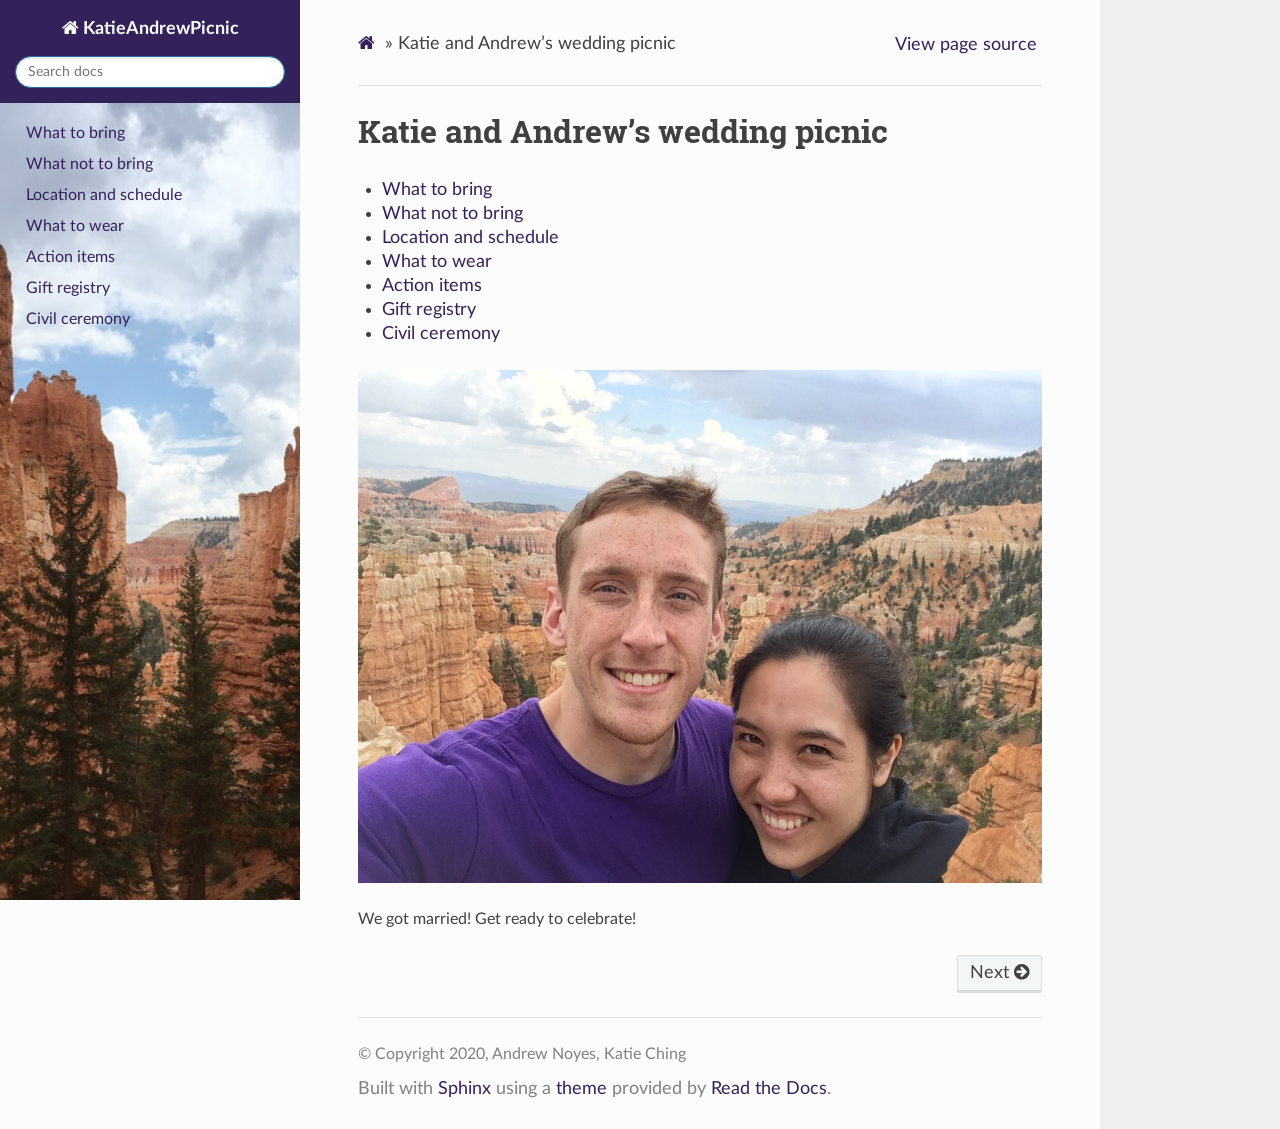
==== index.html @ 2eb3f5de "site contents" ====
<!DOCTYPE html>
<html class="writer-html5" lang="en" >
<head>
  <meta charset="utf-8">
  
  <meta name="viewport" content="width=device-width, initial-scale=1.0">
  
  <title>Katie and Andrew’s wedding picnic &mdash; KatieAndrewPicnic  documentation</title>
  

  
  <link rel="stylesheet" href="_static/css/theme.css" type="text/css" />
  <link rel="stylesheet" href="_static/pygments.css" type="text/css" />
  <link rel="stylesheet" href="_static/css/custom.css" type="text/css" />

  
  
  
  

  
  <!--[if lt IE 9]>
    <script src="_static/js/html5shiv.min.js"></script>
  <![endif]-->
  
    
      <script type="text/javascript" id="documentation_options" data-url_root="./" src="_static/documentation_options.js"></script>
        <script src="_static/jquery.js"></script>
        <script src="_static/underscore.js"></script>
        <script src="_static/doctools.js"></script>
        <script src="_static/language_data.js"></script>
    
    <script type="text/javascript" src="_static/js/theme.js"></script>

    
    <link rel="index" title="Index" href="genindex.html" />
    <link rel="search" title="Search" href="search.html" />
    <link rel="next" title="What to bring" href="what-to-bring.html" /> 
</head>

<body class="wy-body-for-nav">

   
  <div class="wy-grid-for-nav">
    
    <nav data-toggle="wy-nav-shift" class="wy-nav-side">
      <div class="wy-side-scroll">
        <div class="wy-side-nav-search" >
          

          
            <a href="#" class="icon icon-home" alt="Documentation Home"> KatieAndrewPicnic
          

          
          </a>

          
            
            
          

          
<div role="search">
  <form id="rtd-search-form" class="wy-form" action="search.html" method="get">
    <input type="text" name="q" placeholder="Search docs" />
    <input type="hidden" name="check_keywords" value="yes" />
    <input type="hidden" name="area" value="default" />
  </form>
</div>

          
        </div>

        
        <div class="wy-menu wy-menu-vertical" data-spy="affix" role="navigation" aria-label="main navigation">
          
            
            
              
            
            
              <ul>
<li class="toctree-l1"><a class="reference internal" href="what-to-bring.html">What to bring</a></li>
<li class="toctree-l1"><a class="reference internal" href="what-to-bring.html#what-not-to-bring">What not to bring</a></li>
<li class="toctree-l1"><a class="reference internal" href="location-and-schedule.html">Location and schedule</a></li>
<li class="toctree-l1"><a class="reference internal" href="what-to-wear.html">What to wear</a></li>
<li class="toctree-l1"><a class="reference internal" href="action-items.html">Action items</a></li>
<li class="toctree-l1"><a class="reference internal" href="gift-registry.html">Gift registry</a></li>
<li class="toctree-l1"><a class="reference internal" href="civil-ceremony.html">Civil ceremony</a></li>
</ul>

            
          
        </div>
        
      </div>
    </nav>

    <section data-toggle="wy-nav-shift" class="wy-nav-content-wrap">

      
      <nav class="wy-nav-top" aria-label="top navigation">
        
          <i data-toggle="wy-nav-top" class="fa fa-bars"></i>
          <a href="#">KatieAndrewPicnic</a>
        
      </nav>


      <div class="wy-nav-content">
        
        <div class="rst-content">
        
          















<div role="navigation" aria-label="breadcrumbs navigation">

  <ul class="wy-breadcrumbs">
    
      <li><a href="#" class="icon icon-home"></a> &raquo;</li>
        
      <li>Katie and Andrew’s wedding picnic</li>
    
    
      <li class="wy-breadcrumbs-aside">
        
            
            <a href="_sources/index.rst.txt" rel="nofollow"> View page source</a>
          
        
      </li>
    
  </ul>

  
  <hr/>
</div>
          <div role="main" class="document" itemscope="itemscope" itemtype="http://schema.org/Article">
           <div itemprop="articleBody">
            
  <div class="section" id="katie-and-andrew-s-wedding-picnic">
<h1>Katie and Andrew’s wedding picnic<a class="headerlink" href="#katie-and-andrew-s-wedding-picnic" title="Permalink to this headline">¶</a></h1>
<div class="toctree-wrapper compound">
<ul>
<li class="toctree-l1"><a class="reference internal" href="what-to-bring.html">What to bring</a></li>
<li class="toctree-l1"><a class="reference internal" href="what-to-bring.html#what-not-to-bring">What not to bring</a></li>
<li class="toctree-l1"><a class="reference internal" href="location-and-schedule.html">Location and schedule</a></li>
<li class="toctree-l1"><a class="reference internal" href="what-to-wear.html">What to wear</a></li>
<li class="toctree-l1"><a class="reference internal" href="action-items.html">Action items</a></li>
<li class="toctree-l1"><a class="reference internal" href="gift-registry.html">Gift registry</a></li>
<li class="toctree-l1"><a class="reference internal" href="civil-ceremony.html">Civil ceremony</a></li>
</ul>
</div>
<img alt="Selfie overlooking Bryce Canyon" src="_images/pic.jpg" />
<p>We got married! Get ready to celebrate!</p>
</div>


           </div>
           
          </div>
          <footer>
  
    <div class="rst-footer-buttons" role="navigation" aria-label="footer navigation">
      
        <a href="what-to-bring.html" class="btn btn-neutral float-right" title="What to bring" accesskey="n" rel="next">Next <span class="fa fa-arrow-circle-right"></span></a>
      
      
    </div>
  

  <hr/>

  <div role="contentinfo">
    <p>
        
        &copy; Copyright 2020, Andrew Noyes, Katie Ching

    </p>
  </div>
    
    
    
    Built with <a href="http://sphinx-doc.org/">Sphinx</a> using a
    
    <a href="https://github.com/rtfd/sphinx_rtd_theme">theme</a>
    
    provided by <a href="https://readthedocs.org">Read the Docs</a>. 

</footer>

        </div>
      </div>

    </section>

  </div>
  

  <script type="text/javascript">
      jQuery(function () {
          SphinxRtdTheme.Navigation.enable(true);
      });
  </script>

  
  
    
   

</body>
</html>
---- _static/css/theme.css ----
html{box-sizing:border-box}*,:after,:before{box-sizing:inherit}article,aside,details,figcaption,figure,footer,header,hgroup,nav,section{display:block}audio,canvas,video{display:inline-block;*display:inline;*zoom:1}[hidden],audio:not([controls]){display:none}*{-webkit-box-sizing:border-box;-moz-box-sizing:border-box;box-sizing:border-box}html{font-size:100%;-webkit-text-size-adjust:100%;-ms-text-size-adjust:100%}body{margin:0}a:active,a:hover{outline:0}abbr[title]{border-bottom:1px dotted}b,strong{font-weight:700}blockquote{margin:0}dfn{font-style:italic}ins{background:#ff9;text-decoration:none}ins,mark{color:#000}mark{background:#ff0;font-style:italic;font-weight:700}.rst-content code,.rst-content tt,code,kbd,pre,samp{font-family:monospace,serif;_font-family:courier new,monospace;font-size:1em}pre{white-space:pre}q{quotes:none}q:after,q:before{content:"";content:none}small{font-size:85%}sub,sup{font-size:75%;line-height:0;position:relative;vertical-align:baseline}sup{top:-.5em}sub{bottom:-.25em}dl,ol,ul{margin:0;padding:0;list-style:none;list-style-image:none}li{list-style:none}dd{margin:0}img{border:0;-ms-interpolation-mode:bicubic;vertical-align:middle;max-width:100%}svg:not(:root){overflow:hidden}figure,form{margin:0}label{cursor:pointer}button,input,select,textarea{font-size:100%;margin:0;vertical-align:baseline;*vertical-align:middle}button,input{line-height:normal}button,input[type=button],input[type=reset],input[type=submit]{cursor:pointer;-webkit-appearance:button;*overflow:visible}button[disabled],input[disabled]{cursor:default}input[type=search]{-webkit-appearance:textfield;-moz-box-sizing:content-box;-webkit-box-sizing:content-box;box-sizing:content-box}textarea{resize:vertical}table{border-collapse:collapse;border-spacing:0}td{vertical-align:top}.chromeframe{margin:.2em 0;background:#ccc;color:#000;padding:.2em 0}.ir{display:block;border:0;text-indent:-999em;overflow:hidden;background-color:transparent;background-repeat:no-repeat;text-align:left;direction:ltr;*line-height:0}.ir br{display:none}.hidden{display:none!important;visibility:hidden}.visuallyhidden{border:0;clip:rect(0 0 0 0);height:1px;margin:-1px;overflow:hidden;padding:0;position:absolute;width:1px}.visuallyhidden.focusable:active,.visuallyhidden.focusable:focus{clip:auto;height:auto;margin:0;overflow:visible;position:static;width:auto}.invisible{visibility:hidden}.relative{position:relative}big,small{font-size:100%}@media print{body,html,section{background:none!important}*{box-shadow:none!important;text-shadow:none!important;filter:none!important;-ms-filter:none!important}a,a:visited{text-decoration:underline}.ir a:after,a[href^="#"]:after,a[href^="javascript:"]:after{content:""}blockquote,pre{page-break-inside:avoid}thead{display:table-header-group}img,tr{page-break-inside:avoid}img{max-width:100%!important}@page{margin:.5cm}.rst-content .toctree-wrapper>p.caption,h2,h3,p{orphans:3;widows:3}.rst-content .toctree-wrapper>p.caption,h2,h3{page-break-after:avoid}}.btn,.fa:before,.icon:before,.rst-content .admonition,.rst-content .admonition-title:before,.rst-content .admonition-todo,.rst-content .attention,.rst-content .caution,.rst-content .code-block-caption .headerlink:before,.rst-content .danger,.rst-content .error,.rst-content .hint,.rst-content .important,.rst-content .note,.rst-content .seealso,.rst-content .tip,.rst-content .warning,.rst-content code.download span:first-child:before,.rst-content dl dt .headerlink:before,.rst-content h1 .headerlink:before,.rst-content h2 .headerlink:before,.rst-content h3 .headerlink:before,.rst-content h4 .headerlink:before,.rst-content h5 .headerlink:before,.rst-content h6 .headerlink:before,.rst-content p.caption .headerlink:before,.rst-content table>caption .headerlink:before,.rst-content tt.download span:first-child:before,.wy-alert,.wy-dropdown .caret:before,.wy-inline-validate.wy-inline-validate-danger .wy-input-context:before,.wy-inline-validate.wy-inline-validate-info .wy-input-context:before,.wy-inline-validate.wy-inline-validate-success .wy-input-context:before,.wy-inline-validate.wy-inline-validate-warning .wy-input-context:before,.wy-menu-vertical li.current>a,.wy-menu-vertical li.current>a span.toctree-expand:before,.wy-menu-vertical li.on a,.wy-menu-vertical li.on a span.toctree-expand:before,.wy-menu-vertical li span.toctree-expand:before,.wy-nav-top a,.wy-side-nav-search .wy-dropdown>a,.wy-side-nav-search>a,input[type=color],input[type=date],input[type=datetime-local],input[type=datetime],input[type=email],input[type=month],input[type=number],input[type=password],input[type=search],input[type=tel],input[type=text],input[type=time],input[type=url],input[type=week],select,textarea{-webkit-font-smoothing:antialiased}.clearfix{*zoom:1}.clearfix:after,.clearfix:before{display:table;content:""}.clearfix:after{clear:both}/*!
 *  Font Awesome 4.7.0 by @davegandy - http://fontawesome.io - @fontawesome
 *  License - http://fontawesome.io/license (Font: SIL OFL 1.1, CSS: MIT License)
 */@font-face{font-family:FontAwesome;src:url(fonts/fontawesome-webfont.eot?674f50d287a8c48dc19ba404d20fe713);src:url(fonts/fontawesome-webfont.eot?674f50d287a8c48dc19ba404d20fe713?#iefix&v=4.7.0) format("embedded-opentype"),url(fonts/fontawesome-webfont.woff2?af7ae505a9eed503f8b8e6982036873e) format("woff2"),url(fonts/fontawesome-webfont.woff?fee66e712a8a08eef5805a46892932ad) format("woff"),url(fonts/fontawesome-webfont.ttf?b06871f281fee6b241d60582ae9369b9) format("truetype"),url(fonts/fontawesome-webfont.svg?912ec66d7572ff821749319396470bde#fontawesomeregular) format("svg");font-weight:400;font-style:normal}.fa,.icon,.rst-content .admonition-title,.rst-content .code-block-caption .headerlink,.rst-content code.download span:first-child,.rst-content dl dt .headerlink,.rst-content h1 .headerlink,.rst-content h2 .headerlink,.rst-content h3 .headerlink,.rst-content h4 .headerlink,.rst-content h5 .headerlink,.rst-content h6 .headerlink,.rst-content p.caption .headerlink,.rst-content table>caption .headerlink,.rst-content tt.download span:first-child,.wy-menu-vertical li.current>a span.toctree-expand,.wy-menu-vertical li.on a span.toctree-expand,.wy-menu-vertical li span.toctree-expand{display:inline-block;font:normal normal normal 14px/1 FontAwesome;font-size:inherit;text-rendering:auto;-webkit-font-smoothing:antialiased;-moz-osx-font-smoothing:grayscale}.fa-lg{font-size:1.33333em;line-height:.75em;vertical-align:-15%}.fa-2x{font-size:2em}.fa-3x{font-size:3em}.fa-4x{font-size:4em}.fa-5x{font-size:5em}.fa-fw{width:1.28571em;text-align:center}.fa-ul{padding-left:0;margin-left:2.14286em;list-style-type:none}.fa-ul>li{position:relative}.fa-li{position:absolute;left:-2.14286em;width:2.14286em;top:.14286em;text-align:center}.fa-li.fa-lg{left:-1.85714em}.fa-border{padding:.2em .25em .15em;border:.08em solid #eee;border-radius:.1em}.fa-pull-left{float:left}.fa-pull-right{float:right}.fa-pull-left.icon,.fa.fa-pull-left,.rst-content .code-block-caption .fa-pull-left.headerlink,.rst-content .fa-pull-left.admonition-title,.rst-content code.download span.fa-pull-left:first-child,.rst-content dl dt .fa-pull-left.headerlink,.rst-content h1 .fa-pull-left.headerlink,.rst-content h2 .fa-pull-left.headerlink,.rst-content h3 .fa-pull-left.headerlink,.rst-content h4 .fa-pull-left.headerlink,.rst-content h5 .fa-pull-left.headerlink,.rst-content h6 .fa-pull-left.headerlink,.rst-content p.caption .fa-pull-left.headerlink,.rst-content table>caption .fa-pull-left.headerlink,.rst-content tt.download span.fa-pull-left:first-child,.wy-menu-vertical li.current>a span.fa-pull-left.toctree-expand,.wy-menu-vertical li.on a span.fa-pull-left.toctree-expand,.wy-menu-vertical li span.fa-pull-left.toctree-expand{margin-right:.3em}.fa-pull-right.icon,.fa.fa-pull-right,.rst-content .code-block-caption .fa-pull-right.headerlink,.rst-content .fa-pull-right.admonition-title,.rst-content code.download span.fa-pull-right:first-child,.rst-content dl dt .fa-pull-right.headerlink,.rst-content h1 .fa-pull-right.headerlink,.rst-content h2 .fa-pull-right.headerlink,.rst-content h3 .fa-pull-right.headerlink,.rst-content h4 .fa-pull-right.headerlink,.rst-content h5 .fa-pull-right.headerlink,.rst-content h6 .fa-pull-right.headerlink,.rst-content p.caption .fa-pull-right.headerlink,.rst-content table>caption .fa-pull-right.headerlink,.rst-content tt.download span.fa-pull-right:first-child,.wy-menu-vertical li.current>a span.fa-pull-right.toctree-expand,.wy-menu-vertical li.on a span.fa-pull-right.toctree-expand,.wy-menu-vertical li span.fa-pull-right.toctree-expand{margin-left:.3em}.pull-right{float:right}.pull-left{float:left}.fa.pull-left,.pull-left.icon,.rst-content .code-block-caption .pull-left.headerlink,.rst-content .pull-left.admonition-title,.rst-content code.download span.pull-left:first-child,.rst-content dl dt .pull-left.headerlink,.rst-content h1 .pull-left.headerlink,.rst-content h2 .pull-left.headerlink,.rst-content h3 .pull-left.headerlink,.rst-content h4 .pull-left.headerlink,.rst-content h5 .pull-left.headerlink,.rst-content h6 .pull-left.headerlink,.rst-content p.caption .pull-left.headerlink,.rst-content table>caption .pull-left.headerlink,.rst-content tt.download span.pull-left:first-child,.wy-menu-vertical li.current>a span.pull-left.toctree-expand,.wy-menu-vertical li.on a span.pull-left.toctree-expand,.wy-menu-vertical li span.pull-left.toctree-expand{margin-right:.3em}.fa.pull-right,.pull-right.icon,.rst-content .code-block-caption .pull-right.headerlink,.rst-content .pull-right.admonition-title,.rst-content code.download span.pull-right:first-child,.rst-content dl dt .pull-right.headerlink,.rst-content h1 .pull-right.headerlink,.rst-content h2 .pull-right.headerlink,.rst-content h3 .pull-right.headerlink,.rst-content h4 .pull-right.headerlink,.rst-content h5 .pull-right.headerlink,.rst-content h6 .pull-right.headerlink,.rst-content p.caption .pull-right.headerlink,.rst-content table>caption .pull-right.headerlink,.rst-content tt.download span.pull-right:first-child,.wy-menu-vertical li.current>a span.pull-right.toctree-expand,.wy-menu-vertical li.on a span.pull-right.toctree-expand,.wy-menu-vertical li span.pull-right.toctree-expand{margin-left:.3em}.fa-spin{-webkit-animation:fa-spin 2s linear infinite;animation:fa-spin 2s linear infinite}.fa-pulse{-webkit-animation:fa-spin 1s steps(8) infinite;animation:fa-spin 1s steps(8) infinite}@-webkit-keyframes fa-spin{0%{-webkit-transform:rotate(0deg);transform:rotate(0deg)}to{-webkit-transform:rotate(359deg);transform:rotate(359deg)}}@keyframes fa-spin{0%{-webkit-transform:rotate(0deg);transform:rotate(0deg)}to{-webkit-transform:rotate(359deg);transform:rotate(359deg)}}.fa-rotate-90{-ms-filter:"progid:DXImageTransform.Microsoft.BasicImage(rotation=1)";-webkit-transform:rotate(90deg);-ms-transform:rotate(90deg);transform:rotate(90deg)}.fa-rotate-180{-ms-filter:"progid:DXImageTransform.Microsoft.BasicImage(rotation=2)";-webkit-transform:rotate(180deg);-ms-transform:rotate(180deg);transform:rotate(180deg)}.fa-rotate-270{-ms-filter:"progid:DXImageTransform.Microsoft.BasicImage(rotation=3)";-webkit-transform:rotate(270deg);-ms-transform:rotate(270deg);transform:rotate(270deg)}.fa-flip-horizontal{-ms-filter:"progid:DXImageTransform.Microsoft.BasicImage(rotation=0, mirror=1)";-webkit-transform:scaleX(-1);-ms-transform:scaleX(-1);transform:scaleX(-1)}.fa-flip-vertical{-ms-filter:"progid:DXImageTransform.Microsoft.BasicImage(rotation=2, mirror=1)";-webkit-transform:scaleY(-1);-ms-transform:scaleY(-1);transform:scaleY(-1)}:root .fa-flip-horizontal,:root .fa-flip-vertical,:root .fa-rotate-90,:root .fa-rotate-180,:root .fa-rotate-270{filter:none}.fa-stack{position:relative;display:inline-block;width:2em;height:2em;line-height:2em;vertical-align:middle}.fa-stack-1x,.fa-stack-2x{position:absolute;left:0;width:100%;text-align:center}.fa-stack-1x{line-height:inherit}.fa-stack-2x{font-size:2em}.fa-inverse{color:#fff}.fa-glass:before{content:""}.fa-music:before{content:""}.fa-search:before,.icon-search:before{content:""}.fa-envelope-o:before{content:""}.fa-heart:before{content:""}.fa-star:before{content:""}.fa-star-o:before{content:""}.fa-user:before{content:""}.fa-film:before{content:""}.fa-th-large:before{content:""}.fa-th:before{content:""}.fa-th-list:before{content:""}.fa-check:before{content:""}.fa-close:before,.fa-remove:before,.fa-times:before{content:""}.fa-search-plus:before{content:""}.fa-search-minus:before{content:""}.fa-power-off:before{content:""}.fa-signal:before{content:""}.fa-cog:before,.fa-gear:before{content:""}.fa-trash-o:before{content:""}.fa-home:before,.icon-home:before{content:""}.fa-file-o:before{content:""}.fa-clock-o:before{content:""}.fa-road:before{content:""}.fa-download:before,.rst-content code.download span:first-child:before,.rst-content tt.download span:first-child:before{content:""}.fa-arrow-circle-o-down:before{content:""}.fa-arrow-circle-o-up:before{content:""}.fa-inbox:before{content:""}.fa-play-circle-o:before{content:""}.fa-repeat:before,.fa-rotate-right:before{content:""}.fa-refresh:before{content:""}.fa-list-alt:before{content:""}.fa-lock:before{content:""}.fa-flag:before{content:""}.fa-headphones:before{content:""}.fa-volume-off:before{content:""}.fa-volume-down:before{content:""}.fa-volume-up:before{content:""}.fa-qrcode:before{content:""}.fa-barcode:before{content:""}.fa-tag:before{content:""}.fa-tags:before{content:""}.fa-book:before,.icon-book:before{content:""}.fa-bookmark:before{content:""}.fa-print:before{content:""}.fa-camera:before{content:""}.fa-font:before{content:""}.fa-bold:before{content:""}.fa-italic:before{content:""}.fa-text-height:before{content:""}.fa-text-width:before{content:""}.fa-align-left:before{content:""}.fa-align-center:before{content:""}.fa-align-right:before{content:""}.fa-align-justify:before{content:""}.fa-list:before{content:""}.fa-dedent:before,.fa-outdent:before{content:""}.fa-indent:before{content:""}.fa-video-camera:before{content:""}.fa-image:before,.fa-photo:before,.fa-picture-o:before{content:""}.fa-pencil:before{content:""}.fa-map-marker:before{content:""}.fa-adjust:before{content:""}.fa-tint:before{content:""}.fa-edit:before,.fa-pencil-square-o:before{content:""}.fa-share-square-o:before{content:""}.fa-check-square-o:before{content:""}.fa-arrows:before{content:""}.fa-step-backward:before{content:""}.fa-fast-backward:before{content:""}.fa-backward:before{content:""}.fa-play:before{content:""}.fa-pause:before{content:""}.fa-stop:before{content:""}.fa-forward:before{content:""}.fa-fast-forward:before{content:""}.fa-step-forward:before{content:""}.fa-eject:before{content:""}.fa-chevron-left:before{content:""}.fa-chevron-right:before{content:""}.fa-plus-circle:before{content:""}.fa-minus-circle:before{content:""}.fa-times-circle:before,.wy-inline-validate.wy-inline-validate-danger .wy-input-context:before{content:""}.fa-check-circle:before,.wy-inline-validate.wy-inline-validate-success .wy-input-context:before{content:""}.fa-question-circle:before{content:""}.fa-info-circle:before{content:""}.fa-crosshairs:before{content:""}.fa-times-circle-o:before{content:""}.fa-check-circle-o:before{content:""}.fa-ban:before{content:""}.fa-arrow-left:before{content:""}.fa-arrow-right:before{content:""}.fa-arrow-up:before{content:""}.fa-arrow-down:before{content:""}.fa-mail-forward:before,.fa-share:before{content:""}.fa-expand:before{content:""}.fa-compress:before{content:""}.fa-plus:before{content:""}.fa-minus:before{content:""}.fa-asterisk:before{content:""}.fa-exclamation-circle:before,.rst-content .admonition-title:before,.wy-inline-validate.wy-inline-validate-info .wy-input-context:before,.wy-inline-validate.wy-inline-validate-warning .wy-input-context:before{content:""}.fa-gift:before{content:""}.fa-leaf:before{content:""}.fa-fire:before,.icon-fire:before{content:""}.fa-eye:before{content:""}.fa-eye-slash:before{content:""}.fa-exclamation-triangle:before,.fa-warning:before{content:""}.fa-plane:before{content:""}.fa-calendar:before{content:""}.fa-random:before{content:""}.fa-comment:before{content:""}.fa-magnet:before{content:""}.fa-chevron-up:before{content:""}.fa-chevron-down:before{content:""}.fa-retweet:before{content:""}.fa-shopping-cart:before{content:""}.fa-folder:before{content:""}.fa-folder-open:before{content:""}.fa-arrows-v:before{content:""}.fa-arrows-h:before{content:""}.fa-bar-chart-o:before,.fa-bar-chart:before{content:""}.fa-twitter-square:before{content:""}.fa-facebook-square:before{content:""}.fa-camera-retro:before{content:""}.fa-key:before{content:""}.fa-cogs:before,.fa-gears:before{content:""}.fa-comments:before{content:""}.fa-thumbs-o-up:before{content:""}.fa-thumbs-o-down:before{content:""}.fa-star-half:before{content:""}.fa-heart-o:before{content:""}.fa-sign-out:before{content:""}.fa-linkedin-square:before{content:""}.fa-thumb-tack:before{content:""}.fa-external-link:before{content:""}.fa-sign-in:before{content:""}.fa-trophy:before{content:""}.fa-github-square:before{content:""}.fa-upload:before{content:""}.fa-lemon-o:before{content:""}.fa-phone:before{content:""}.fa-square-o:before{content:""}.fa-bookmark-o:before{content:""}.fa-phone-square:before{content:""}.fa-twitter:before{content:""}.fa-facebook-f:before,.fa-facebook:before{content:""}.fa-github:before,.icon-github:before{content:""}.fa-unlock:before{content:""}.fa-credit-card:before{content:""}.fa-feed:before,.fa-rss:before{content:""}.fa-hdd-o:before{content:""}.fa-bullhorn:before{content:""}.fa-bell:before{content:""}.fa-certificate:before{content:""}.fa-hand-o-right:before{content:""}.fa-hand-o-left:before{content:""}.fa-hand-o-up:before{content:""}.fa-hand-o-down:before{content:""}.fa-arrow-circle-left:before,.icon-circle-arrow-left:before{content:""}.fa-arrow-circle-right:before,.icon-circle-arrow-right:before{content:""}.fa-arrow-circle-up:before{content:""}.fa-arrow-circle-down:before{content:""}.fa-globe:before{content:""}.fa-wrench:before{content:""}.fa-tasks:before{content:""}.fa-filter:before{content:""}.fa-briefcase:before{content:""}.fa-arrows-alt:before{content:""}.fa-group:before,.fa-users:before{content:""}.fa-chain:before,.fa-link:before,.icon-link:before{content:""}.fa-cloud:before{content:""}.fa-flask:before{content:""}.fa-cut:before,.fa-scissors:before{content:""}.fa-copy:before,.fa-files-o:before{content:""}.fa-paperclip:before{content:""}.fa-floppy-o:before,.fa-save:before{content:""}.fa-square:before{content:""}.fa-bars:before,.fa-navicon:before,.fa-reorder:before{content:""}.fa-list-ul:before{content:""}.fa-list-ol:before{content:""}.fa-strikethrough:before{content:""}.fa-underline:before{content:""}.fa-table:before{content:""}.fa-magic:before{content:""}.fa-truck:before{content:""}.fa-pinterest:before{content:""}.fa-pinterest-square:before{content:""}.fa-google-plus-square:before{content:""}.fa-google-plus:before{content:""}.fa-money:before{content:""}.fa-caret-down:before,.icon-caret-down:before,.wy-dropdown .caret:before{content:""}.fa-caret-up:before{content:""}.fa-caret-left:before{content:""}.fa-caret-right:before{content:""}.fa-columns:before{content:""}.fa-sort:before,.fa-unsorted:before{content:""}.fa-sort-desc:before,.fa-sort-down:before{content:""}.fa-sort-asc:before,.fa-sort-up:before{content:""}.fa-envelope:before{content:""}.fa-linkedin:before{content:""}.fa-rotate-left:before,.fa-undo:before{content:""}.fa-gavel:before,.fa-legal:before{content:""}.fa-dashboard:before,.fa-tachometer:before{content:""}.fa-comment-o:before{content:""}.fa-comments-o:before{content:""}.fa-bolt:before,.fa-flash:before{content:""}.fa-sitemap:before{content:""}.fa-umbrella:before{content:""}.fa-clipboard:before,.fa-paste:before{content:""}.fa-lightbulb-o:before{content:""}.fa-exchange:before{content:""}.fa-cloud-download:before{content:""}.fa-cloud-upload:before{content:""}.fa-user-md:before{content:""}.fa-stethoscope:before{content:""}.fa-suitcase:before{content:""}.fa-bell-o:before{content:""}.fa-coffee:before{content:""}.fa-cutlery:before{content:""}.fa-file-text-o:before{content:""}.fa-building-o:before{content:""}.fa-hospital-o:before{content:""}.fa-ambulance:before{content:""}.fa-medkit:before{content:""}.fa-fighter-jet:before{content:""}.fa-beer:before{content:""}.fa-h-square:before{content:""}.fa-plus-square:before{content:""}.fa-angle-double-left:before{content:""}.fa-angle-double-right:before{content:""}.fa-angle-double-up:before{content:""}.fa-angle-double-down:before{content:""}.fa-angle-left:before{content:""}.fa-angle-right:before{content:""}.fa-angle-up:before{content:""}.fa-angle-down:before{content:""}.fa-desktop:before{content:""}.fa-laptop:before{content:""}.fa-tablet:before{content:""}.fa-mobile-phone:before,.fa-mobile:before{content:""}.fa-circle-o:before{content:""}.fa-quote-left:before{content:""}.fa-quote-right:before{content:""}.fa-spinner:before{content:""}.fa-circle:before{content:""}.fa-mail-reply:before,.fa-reply:before{content:""}.fa-github-alt:before{content:""}.fa-folder-o:before{content:""}.fa-folder-open-o:before{content:""}.fa-smile-o:before{content:""}.fa-frown-o:before{content:""}.fa-meh-o:before{content:""}.fa-gamepad:before{content:""}.fa-keyboard-o:before{content:""}.fa-flag-o:before{content:""}.fa-flag-checkered:before{content:""}.fa-terminal:before{content:""}.fa-code:before{content:""}.fa-mail-reply-all:before,.fa-reply-all:before{content:""}.fa-star-half-empty:before,.fa-star-half-full:before,.fa-star-half-o:before{content:""}.fa-location-arrow:before{content:""}.fa-crop:before{content:""}.fa-code-fork:before{content:""}.fa-chain-broken:before,.fa-unlink:before{content:""}.fa-question:before{content:""}.fa-info:before{content:""}.fa-exclamation:before{content:""}.fa-superscript:before{content:""}.fa-subscript:before{content:""}.fa-eraser:before{content:""}.fa-puzzle-piece:before{content:""}.fa-microphone:before{content:""}.fa-microphone-slash:before{content:""}.fa-shield:before{content:""}.fa-calendar-o:before{content:""}.fa-fire-extinguisher:before{content:""}.fa-rocket:before{content:""}.fa-maxcdn:before{content:""}.fa-chevron-circle-left:before{content:""}.fa-chevron-circle-right:before{content:""}.fa-chevron-circle-up:before{content:""}.fa-chevron-circle-down:before{content:""}.fa-html5:before{content:""}.fa-css3:before{content:""}.fa-anchor:before{content:""}.fa-unlock-alt:before{content:""}.fa-bullseye:before{content:""}.fa-ellipsis-h:before{content:""}.fa-ellipsis-v:before{content:""}.fa-rss-square:before{content:""}.fa-play-circle:before{content:""}.fa-ticket:before{content:""}.fa-minus-square:before{content:""}.fa-minus-square-o:before,.wy-menu-vertical li.current>a span.toctree-expand:before,.wy-menu-vertical li.on a span.toctree-expand:before{content:""}.fa-level-up:before{content:""}.fa-level-down:before{content:""}.fa-check-square:before{content:""}.fa-pencil-square:before{content:""}.fa-external-link-square:before{content:""}.fa-share-square:before{content:""}.fa-compass:before{content:""}.fa-caret-square-o-down:before,.fa-toggle-down:before{content:""}.fa-caret-square-o-up:before,.fa-toggle-up:before{content:""}.fa-caret-square-o-right:before,.fa-toggle-right:before{content:""}.fa-eur:before,.fa-euro:before{content:""}.fa-gbp:before{content:""}.fa-dollar:before,.fa-usd:before{content:""}.fa-inr:before,.fa-rupee:before{content:""}.fa-cny:before,.fa-jpy:before,.fa-rmb:before,.fa-yen:before{content:""}.fa-rouble:before,.fa-rub:before,.fa-ruble:before{content:""}.fa-krw:before,.fa-won:before{content:""}.fa-bitcoin:before,.fa-btc:before{content:""}.fa-file:before{content:""}.fa-file-text:before{content:""}.fa-sort-alpha-asc:before{content:""}.fa-sort-alpha-desc:before{content:""}.fa-sort-amount-asc:before{content:""}.fa-sort-amount-desc:before{content:""}.fa-sort-numeric-asc:before{content:""}.fa-sort-numeric-desc:before{content:""}.fa-thumbs-up:before{content:""}.fa-thumbs-down:before{content:""}.fa-youtube-square:before{content:""}.fa-youtube:before{content:""}.fa-xing:before{content:""}.fa-xing-square:before{content:""}.fa-youtube-play:before{content:""}.fa-dropbox:before{content:""}.fa-stack-overflow:before{content:""}.fa-instagram:before{content:""}.fa-flickr:before{content:""}.fa-adn:before{content:""}.fa-bitbucket:before,.icon-bitbucket:before{content:""}.fa-bitbucket-square:before{content:""}.fa-tumblr:before{content:""}.fa-tumblr-square:before{content:""}.fa-long-arrow-down:before{content:""}.fa-long-arrow-up:before{content:""}.fa-long-arrow-left:before{content:""}.fa-long-arrow-right:before{content:""}.fa-apple:before{content:""}.fa-windows:before{content:""}.fa-android:before{content:""}.fa-linux:before{content:""}.fa-dribbble:before{content:""}.fa-skype:before{content:""}.fa-foursquare:before{content:""}.fa-trello:before{content:""}.fa-female:before{content:""}.fa-male:before{content:""}.fa-gittip:before,.fa-gratipay:before{content:""}.fa-sun-o:before{content:""}.fa-moon-o:before{content:""}.fa-archive:before{content:""}.fa-bug:before{content:""}.fa-vk:before{content:""}.fa-weibo:before{content:""}.fa-renren:before{content:""}.fa-pagelines:before{content:""}.fa-stack-exchange:before{content:""}.fa-arrow-circle-o-right:before{content:""}.fa-arrow-circle-o-left:before{content:""}.fa-caret-square-o-left:before,.fa-toggle-left:before{content:""}.fa-dot-circle-o:before{content:""}.fa-wheelchair:before{content:""}.fa-vimeo-square:before{content:""}.fa-try:before,.fa-turkish-lira:before{content:""}.fa-plus-square-o:before,.wy-menu-vertical li span.toctree-expand:before{content:""}.fa-space-shuttle:before{content:""}.fa-slack:before{content:""}.fa-envelope-square:before{content:""}.fa-wordpress:before{content:""}.fa-openid:before{content:""}.fa-bank:before,.fa-institution:before,.fa-university:before{content:""}.fa-graduation-cap:before,.fa-mortar-board:before{content:""}.fa-yahoo:before{content:""}.fa-google:before{content:""}.fa-reddit:before{content:""}.fa-reddit-square:before{content:""}.fa-stumbleupon-circle:before{content:""}.fa-stumbleupon:before{content:""}.fa-delicious:before{content:""}.fa-digg:before{content:""}.fa-pied-piper-pp:before{content:""}.fa-pied-piper-alt:before{content:""}.fa-drupal:before{content:""}.fa-joomla:before{content:""}.fa-language:before{content:""}.fa-fax:before{content:""}.fa-building:before{content:""}.fa-child:before{content:""}.fa-paw:before{content:""}.fa-spoon:before{content:""}.fa-cube:before{content:""}.fa-cubes:before{content:""}.fa-behance:before{content:""}.fa-behance-square:before{content:""}.fa-steam:before{content:""}.fa-steam-square:before{content:""}.fa-recycle:before{content:""}.fa-automobile:before,.fa-car:before{content:""}.fa-cab:before,.fa-taxi:before{content:""}.fa-tree:before{content:""}.fa-spotify:before{content:""}.fa-deviantart:before{content:""}.fa-soundcloud:before{content:""}.fa-database:before{content:""}.fa-file-pdf-o:before{content:""}.fa-file-word-o:before{content:""}.fa-file-excel-o:before{content:""}.fa-file-powerpoint-o:before{content:""}.fa-file-image-o:before,.fa-file-photo-o:before,.fa-file-picture-o:before{content:""}.fa-file-archive-o:before,.fa-file-zip-o:before{content:""}.fa-file-audio-o:before,.fa-file-sound-o:before{content:""}.fa-file-movie-o:before,.fa-file-video-o:before{content:""}.fa-file-code-o:before{content:""}.fa-vine:before{content:""}.fa-codepen:before{content:""}.fa-jsfiddle:before{content:""}.fa-life-bouy:before,.fa-life-buoy:before,.fa-life-ring:before,.fa-life-saver:before,.fa-support:before{content:""}.fa-circle-o-notch:before{content:""}.fa-ra:before,.fa-rebel:before,.fa-resistance:before{content:""}.fa-empire:before,.fa-ge:before{content:""}.fa-git-square:before{content:""}.fa-git:before{content:""}.fa-hacker-news:before,.fa-y-combinator-square:before,.fa-yc-square:before{content:""}.fa-tencent-weibo:before{content:""}.fa-qq:before{content:""}.fa-wechat:before,.fa-weixin:before{content:""}.fa-paper-plane:before,.fa-send:before{content:""}.fa-paper-plane-o:before,.fa-send-o:before{content:""}.fa-history:before{content:""}.fa-circle-thin:before{content:""}.fa-header:before{content:""}.fa-paragraph:before{content:""}.fa-sliders:before{content:""}.fa-share-alt:before{content:""}.fa-share-alt-square:before{content:""}.fa-bomb:before{content:""}.fa-futbol-o:before,.fa-soccer-ball-o:before{content:""}.fa-tty:before{content:""}.fa-binoculars:before{content:""}.fa-plug:before{content:""}.fa-slideshare:before{content:""}.fa-twitch:before{content:""}.fa-yelp:before{content:""}.fa-newspaper-o:before{content:""}.fa-wifi:before{content:""}.fa-calculator:before{content:""}.fa-paypal:before{content:""}.fa-google-wallet:before{content:""}.fa-cc-visa:before{content:""}.fa-cc-mastercard:before{content:""}.fa-cc-discover:before{content:""}.fa-cc-amex:before{content:""}.fa-cc-paypal:before{content:""}.fa-cc-stripe:before{content:""}.fa-bell-slash:before{content:""}.fa-bell-slash-o:before{content:""}.fa-trash:before{content:""}.fa-copyright:before{content:""}.fa-at:before{content:""}.fa-eyedropper:before{content:""}.fa-paint-brush:before{content:""}.fa-birthday-cake:before{content:""}.fa-area-chart:before{content:""}.fa-pie-chart:before{content:""}.fa-line-chart:before{content:""}.fa-lastfm:before{content:""}.fa-lastfm-square:before{content:""}.fa-toggle-off:before{content:""}.fa-toggle-on:before{content:""}.fa-bicycle:before{content:""}.fa-bus:before{content:""}.fa-ioxhost:before{content:""}.fa-angellist:before{content:""}.fa-cc:before{content:""}.fa-ils:before,.fa-shekel:before,.fa-sheqel:before{content:""}.fa-meanpath:before{content:""}.fa-buysellads:before{content:""}.fa-connectdevelop:before{content:""}.fa-dashcube:before{content:""}.fa-forumbee:before{content:""}.fa-leanpub:before{content:""}.fa-sellsy:before{content:""}.fa-shirtsinbulk:before{content:""}.fa-simplybuilt:before{content:""}.fa-skyatlas:before{content:""}.fa-cart-plus:before{content:""}.fa-cart-arrow-down:before{content:""}.fa-diamond:before{content:""}.fa-ship:before{content:""}.fa-user-secret:before{content:""}.fa-motorcycle:before{content:""}.fa-street-view:before{content:""}.fa-heartbeat:before{content:""}.fa-venus:before{content:""}.fa-mars:before{content:""}.fa-mercury:before{content:""}.fa-intersex:before,.fa-transgender:before{content:""}.fa-transgender-alt:before{content:""}.fa-venus-double:before{content:""}.fa-mars-double:before{content:""}.fa-venus-mars:before{content:""}.fa-mars-stroke:before{content:""}.fa-mars-stroke-v:before{content:""}.fa-mars-stroke-h:before{content:""}.fa-neuter:before{content:""}.fa-genderless:before{content:""}.fa-facebook-official:before{content:""}.fa-pinterest-p:before{content:""}.fa-whatsapp:before{content:""}.fa-server:before{content:""}.fa-user-plus:before{content:""}.fa-user-times:before{content:""}.fa-bed:before,.fa-hotel:before{content:""}.fa-viacoin:before{content:""}.fa-train:before{content:""}.fa-subway:before{content:""}.fa-medium:before{content:""}.fa-y-combinator:before,.fa-yc:before{content:""}.fa-optin-monster:before{content:""}.fa-opencart:before{content:""}.fa-expeditedssl:before{content:""}.fa-battery-4:before,.fa-battery-full:before,.fa-battery:before{content:""}.fa-battery-3:before,.fa-battery-three-quarters:before{content:""}.fa-battery-2:before,.fa-battery-half:before{content:""}.fa-battery-1:before,.fa-battery-quarter:before{content:""}.fa-battery-0:before,.fa-battery-empty:before{content:""}.fa-mouse-pointer:before{content:""}.fa-i-cursor:before{content:""}.fa-object-group:before{content:""}.fa-object-ungroup:before{content:""}.fa-sticky-note:before{content:""}.fa-sticky-note-o:before{content:""}.fa-cc-jcb:before{content:""}.fa-cc-diners-club:before{content:""}.fa-clone:before{content:""}.fa-balance-scale:before{content:""}.fa-hourglass-o:before{content:""}.fa-hourglass-1:before,.fa-hourglass-start:before{content:""}.fa-hourglass-2:before,.fa-hourglass-half:before{content:""}.fa-hourglass-3:before,.fa-hourglass-end:before{content:""}.fa-hourglass:before{content:""}.fa-hand-grab-o:before,.fa-hand-rock-o:before{content:""}.fa-hand-paper-o:before,.fa-hand-stop-o:before{content:""}.fa-hand-scissors-o:before{content:""}.fa-hand-lizard-o:before{content:""}.fa-hand-spock-o:before{content:""}.fa-hand-pointer-o:before{content:""}.fa-hand-peace-o:before{content:""}.fa-trademark:before{content:""}.fa-registered:before{content:""}.fa-creative-commons:before{content:""}.fa-gg:before{content:""}.fa-gg-circle:before{content:""}.fa-tripadvisor:before{content:""}.fa-odnoklassniki:before{content:""}.fa-odnoklassniki-square:before{content:""}.fa-get-pocket:before{content:""}.fa-wikipedia-w:before{content:""}.fa-safari:before{content:""}.fa-chrome:before{content:""}.fa-firefox:before{content:""}.fa-opera:before{content:""}.fa-internet-explorer:before{content:""}.fa-television:before,.fa-tv:before{content:""}.fa-contao:before{content:""}.fa-500px:before{content:""}.fa-amazon:before{content:""}.fa-calendar-plus-o:before{content:""}.fa-calendar-minus-o:before{content:""}.fa-calendar-times-o:before{content:""}.fa-calendar-check-o:before{content:""}.fa-industry:before{content:""}.fa-map-pin:before{content:""}.fa-map-signs:before{content:""}.fa-map-o:before{content:""}.fa-map:before{content:""}.fa-commenting:before{content:""}.fa-commenting-o:before{content:""}.fa-houzz:before{content:""}.fa-vimeo:before{content:""}.fa-black-tie:before{content:""}.fa-fonticons:before{content:""}.fa-reddit-alien:before{content:""}.fa-edge:before{content:""}.fa-credit-card-alt:before{content:""}.fa-codiepie:before{content:""}.fa-modx:before{content:""}.fa-fort-awesome:before{content:""}.fa-usb:before{content:""}.fa-product-hunt:before{content:""}.fa-mixcloud:before{content:""}.fa-scribd:before{content:""}.fa-pause-circle:before{content:""}.fa-pause-circle-o:before{content:""}.fa-stop-circle:before{content:""}.fa-stop-circle-o:before{content:""}.fa-shopping-bag:before{content:""}.fa-shopping-basket:before{content:""}.fa-hashtag:before{content:""}.fa-bluetooth:before{content:""}.fa-bluetooth-b:before{content:""}.fa-percent:before{content:""}.fa-gitlab:before,.icon-gitlab:before{content:""}.fa-wpbeginner:before{content:""}.fa-wpforms:before{content:""}.fa-envira:before{content:""}.fa-universal-access:before{content:""}.fa-wheelchair-alt:before{content:""}.fa-question-circle-o:before{content:""}.fa-blind:before{content:""}.fa-audio-description:before{content:""}.fa-volume-control-phone:before{content:""}.fa-braille:before{content:""}.fa-assistive-listening-systems:before{content:""}.fa-american-sign-language-interpreting:before,.fa-asl-interpreting:before{content:""}.fa-deaf:before,.fa-deafness:before,.fa-hard-of-hearing:before{content:""}.fa-glide:before{content:""}.fa-glide-g:before{content:""}.fa-sign-language:before,.fa-signing:before{content:""}.fa-low-vision:before{content:""}.fa-viadeo:before{content:""}.fa-viadeo-square:before{content:""}.fa-snapchat:before{content:""}.fa-snapchat-ghost:before{content:""}.fa-snapchat-square:before{content:""}.fa-pied-piper:before{content:""}.fa-first-order:before{content:""}.fa-yoast:before{content:""}.fa-themeisle:before{content:""}.fa-google-plus-circle:before,.fa-google-plus-official:before{content:""}.fa-fa:before,.fa-font-awesome:before{content:""}.fa-handshake-o:before{content:""}.fa-envelope-open:before{content:""}.fa-envelope-open-o:before{content:""}.fa-linode:before{content:""}.fa-address-book:before{content:""}.fa-address-book-o:before{content:""}.fa-address-card:before,.fa-vcard:before{content:""}.fa-address-card-o:before,.fa-vcard-o:before{content:""}.fa-user-circle:before{content:""}.fa-user-circle-o:before{content:""}.fa-user-o:before{content:""}.fa-id-badge:before{content:""}.fa-drivers-license:before,.fa-id-card:before{content:""}.fa-drivers-license-o:before,.fa-id-card-o:before{content:""}.fa-quora:before{content:""}.fa-free-code-camp:before{content:""}.fa-telegram:before{content:""}.fa-thermometer-4:before,.fa-thermometer-full:before,.fa-thermometer:before{content:""}.fa-thermometer-3:before,.fa-thermometer-three-quarters:before{content:""}.fa-thermometer-2:before,.fa-thermometer-half:before{content:""}.fa-thermometer-1:before,.fa-thermometer-quarter:before{content:""}.fa-thermometer-0:before,.fa-thermometer-empty:before{content:""}.fa-shower:before{content:""}.fa-bath:before,.fa-bathtub:before,.fa-s15:before{content:""}.fa-podcast:before{content:""}.fa-window-maximize:before{content:""}.fa-window-minimize:before{content:""}.fa-window-restore:before{content:""}.fa-times-rectangle:before,.fa-window-close:before{content:""}.fa-times-rectangle-o:before,.fa-window-close-o:before{content:""}.fa-bandcamp:before{content:""}.fa-grav:before{content:""}.fa-etsy:before{content:""}.fa-imdb:before{content:""}.fa-ravelry:before{content:""}.fa-eercast:before{content:""}.fa-microchip:before{content:""}.fa-snowflake-o:before{content:""}.fa-superpowers:before{content:""}.fa-wpexplorer:before{content:""}.fa-meetup:before{content:""}.sr-only{position:absolute;width:1px;height:1px;padding:0;margin:-1px;overflow:hidden;clip:rect(0,0,0,0);border:0}.sr-only-focusable:active,.sr-only-focusable:focus{position:static;width:auto;height:auto;margin:0;overflow:visible;clip:auto}.fa,.icon,.rst-content .admonition-title,.rst-content .code-block-caption .headerlink,.rst-content code.download span:first-child,.rst-content dl dt .headerlink,.rst-content h1 .headerlink,.rst-content h2 .headerlink,.rst-content h3 .headerlink,.rst-content h4 .headerlink,.rst-content h5 .headerlink,.rst-content h6 .headerlink,.rst-content p.caption .headerlink,.rst-content table>caption .headerlink,.rst-content tt.download span:first-child,.wy-dropdown .caret,.wy-inline-validate.wy-inline-validate-danger .wy-input-context,.wy-inline-validate.wy-inline-validate-info .wy-input-context,.wy-inline-validate.wy-inline-validate-success .wy-input-context,.wy-inline-validate.wy-inline-validate-warning .wy-input-context,.wy-menu-vertical li.current>a span.toctree-expand,.wy-menu-vertical li.on a span.toctree-expand,.wy-menu-vertical li span.toctree-expand{font-family:inherit}.fa:before,.icon:before,.rst-content .admonition-title:before,.rst-content .code-block-caption .headerlink:before,.rst-content code.download span:first-child:before,.rst-content dl dt .headerlink:before,.rst-content h1 .headerlink:before,.rst-content h2 .headerlink:before,.rst-content h3 .headerlink:before,.rst-content h4 .headerlink:before,.rst-content h5 .headerlink:before,.rst-content h6 .headerlink:before,.rst-content p.caption .headerlink:before,.rst-content table>caption .headerlink:before,.rst-content tt.download span:first-child:before,.wy-dropdown .caret:before,.wy-inline-validate.wy-inline-validate-danger .wy-input-context:before,.wy-inline-validate.wy-inline-validate-info .wy-input-context:before,.wy-inline-validate.wy-inline-validate-success .wy-input-context:before,.wy-inline-validate.wy-inline-validate-warning .wy-input-context:before,.wy-menu-vertical li.current>a span.toctree-expand:before,.wy-menu-vertical li.on a span.toctree-expand:before,.wy-menu-vertical li span.toctree-expand:before{font-family:FontAwesome;display:inline-block;font-style:normal;font-weight:400;line-height:1;text-decoration:inherit}.rst-content .code-block-caption a .headerlink,.rst-content a .admonition-title,.rst-content code.download a span:first-child,.rst-content dl dt a .headerlink,.rst-content h1 a .headerlink,.rst-content h2 a .headerlink,.rst-content h3 a .headerlink,.rst-content h4 a .headerlink,.rst-content h5 a .headerlink,.rst-content h6 a .headerlink,.rst-content p.caption a .headerlink,.rst-content table>caption a .headerlink,.rst-content tt.download a span:first-child,.wy-menu-vertical li.current>a span.toctree-expand,.wy-menu-vertical li.on a span.toctree-expand,.wy-menu-vertical li a span.toctree-expand,a .fa,a .icon,a .rst-content .admonition-title,a .rst-content .code-block-caption .headerlink,a .rst-content code.download span:first-child,a .rst-content dl dt .headerlink,a .rst-content h1 .headerlink,a .rst-content h2 .headerlink,a .rst-content h3 .headerlink,a .rst-content h4 .headerlink,a .rst-content h5 .headerlink,a .rst-content h6 .headerlink,a .rst-content p.caption .headerlink,a .rst-content table>caption .headerlink,a .rst-content tt.download span:first-child,a .wy-menu-vertical li span.toctree-expand{display:inline-block;text-decoration:inherit}.btn .fa,.btn .icon,.btn .rst-content .admonition-title,.btn .rst-content .code-block-caption .headerlink,.btn .rst-content code.download span:first-child,.btn .rst-content dl dt .headerlink,.btn .rst-content h1 .headerlink,.btn .rst-content h2 .headerlink,.btn .rst-content h3 .headerlink,.btn .rst-content h4 .headerlink,.btn .rst-content h5 .headerlink,.btn .rst-content h6 .headerlink,.btn .rst-content p.caption .headerlink,.btn .rst-content table>caption .headerlink,.btn .rst-content tt.download span:first-child,.btn .wy-menu-vertical li.current>a span.toctree-expand,.btn .wy-menu-vertical li.on a span.toctree-expand,.btn .wy-menu-vertical li span.toctree-expand,.nav .fa,.nav .icon,.nav .rst-content .admonition-title,.nav .rst-content .code-block-caption .headerlink,.nav .rst-content code.download span:first-child,.nav .rst-content dl dt .headerlink,.nav .rst-content h1 .headerlink,.nav .rst-content h2 .headerlink,.nav .rst-content h3 .headerlink,.nav .rst-content h4 .headerlink,.nav .rst-content h5 .headerlink,.nav .rst-content h6 .headerlink,.nav .rst-content p.caption .headerlink,.nav .rst-content table>caption .headerlink,.nav .rst-content tt.download span:first-child,.nav .wy-menu-vertical li.current>a span.toctree-expand,.nav .wy-menu-vertical li.on a span.toctree-expand,.nav .wy-menu-vertical li span.toctree-expand,.rst-content .btn .admonition-title,.rst-content .code-block-caption .btn .headerlink,.rst-content .code-block-caption .nav .headerlink,.rst-content .nav .admonition-title,.rst-content code.download .btn span:first-child,.rst-content code.download .nav span:first-child,.rst-content dl dt .btn .headerlink,.rst-content dl dt .nav .headerlink,.rst-content h1 .btn .headerlink,.rst-content h1 .nav .headerlink,.rst-content h2 .btn .headerlink,.rst-content h2 .nav .headerlink,.rst-content h3 .btn .headerlink,.rst-content h3 .nav .headerlink,.rst-content h4 .btn .headerlink,.rst-content h4 .nav .headerlink,.rst-content h5 .btn .headerlink,.rst-content h5 .nav .headerlink,.rst-content h6 .btn .headerlink,.rst-content h6 .nav .headerlink,.rst-content p.caption .btn .headerlink,.rst-content p.caption .nav .headerlink,.rst-content table>caption .btn .headerlink,.rst-content table>caption .nav .headerlink,.rst-content tt.download .btn span:first-child,.rst-content tt.download .nav span:first-child,.wy-menu-vertical li .btn span.toctree-expand,.wy-menu-vertical li.current>a .btn span.toctree-expand,.wy-menu-vertical li.current>a .nav span.toctree-expand,.wy-menu-vertical li .nav span.toctree-expand,.wy-menu-vertical li.on a .btn span.toctree-expand,.wy-menu-vertical li.on a .nav span.toctree-expand{display:inline}.btn .fa-large.icon,.btn .fa.fa-large,.btn .rst-content .code-block-caption .fa-large.headerlink,.btn .rst-content .fa-large.admonition-title,.btn .rst-content code.download span.fa-large:first-child,.btn .rst-content dl dt .fa-large.headerlink,.btn .rst-content h1 .fa-large.headerlink,.btn .rst-content h2 .fa-large.headerlink,.btn .rst-content h3 .fa-large.headerlink,.btn .rst-content h4 .fa-large.headerlink,.btn .rst-content h5 .fa-large.headerlink,.btn .rst-content h6 .fa-large.headerlink,.btn .rst-content p.caption .fa-large.headerlink,.btn .rst-content table>caption .fa-large.headerlink,.btn .rst-content tt.download span.fa-large:first-child,.btn .wy-menu-vertical li span.fa-large.toctree-expand,.nav .fa-large.icon,.nav .fa.fa-large,.nav .rst-content .code-block-caption .fa-large.headerlink,.nav .rst-content .fa-large.admonition-title,.nav .rst-content code.download span.fa-large:first-child,.nav .rst-content dl dt .fa-large.headerlink,.nav .rst-content h1 .fa-large.headerlink,.nav .rst-content h2 .fa-large.headerlink,.nav .rst-content h3 .fa-large.headerlink,.nav .rst-content h4 .fa-large.headerlink,.nav .rst-content h5 .fa-large.headerlink,.nav .rst-content h6 .fa-large.headerlink,.nav .rst-content p.caption .fa-large.headerlink,.nav .rst-content table>caption .fa-large.headerlink,.nav .rst-content tt.download span.fa-large:first-child,.nav .wy-menu-vertical li span.fa-large.toctree-expand,.rst-content .btn .fa-large.admonition-title,.rst-content .code-block-caption .btn .fa-large.headerlink,.rst-content .code-block-caption .nav .fa-large.headerlink,.rst-content .nav .fa-large.admonition-title,.rst-content code.download .btn span.fa-large:first-child,.rst-content code.download .nav span.fa-large:first-child,.rst-content dl dt .btn .fa-large.headerlink,.rst-content dl dt .nav .fa-large.headerlink,.rst-content h1 .btn .fa-large.headerlink,.rst-content h1 .nav .fa-large.headerlink,.rst-content h2 .btn .fa-large.headerlink,.rst-content h2 .nav .fa-large.headerlink,.rst-content h3 .btn .fa-large.headerlink,.rst-content h3 .nav .fa-large.headerlink,.rst-content h4 .btn .fa-large.headerlink,.rst-content h4 .nav .fa-large.headerlink,.rst-content h5 .btn .fa-large.headerlink,.rst-content h5 .nav .fa-large.headerlink,.rst-content h6 .btn .fa-large.headerlink,.rst-content h6 .nav .fa-large.headerlink,.rst-content p.caption .btn .fa-large.headerlink,.rst-content p.caption .nav .fa-large.headerlink,.rst-content table>caption .btn .fa-large.headerlink,.rst-content table>caption .nav .fa-large.headerlink,.rst-content tt.download .btn span.fa-large:first-child,.rst-content tt.download .nav span.fa-large:first-child,.wy-menu-vertical li .btn span.fa-large.toctree-expand,.wy-menu-vertical li .nav span.fa-large.toctree-expand{line-height:.9em}.btn .fa-spin.icon,.btn .fa.fa-spin,.btn .rst-content .code-block-caption .fa-spin.headerlink,.btn .rst-content .fa-spin.admonition-title,.btn .rst-content code.download span.fa-spin:first-child,.btn .rst-content dl dt .fa-spin.headerlink,.btn .rst-content h1 .fa-spin.headerlink,.btn .rst-content h2 .fa-spin.headerlink,.btn .rst-content h3 .fa-spin.headerlink,.btn .rst-content h4 .fa-spin.headerlink,.btn .rst-content h5 .fa-spin.headerlink,.btn .rst-content h6 .fa-spin.headerlink,.btn .rst-content p.caption .fa-spin.headerlink,.btn .rst-content table>caption .fa-spin.headerlink,.btn .rst-content tt.download span.fa-spin:first-child,.btn .wy-menu-vertical li span.fa-spin.toctree-expand,.nav .fa-spin.icon,.nav .fa.fa-spin,.nav .rst-content .code-block-caption .fa-spin.headerlink,.nav .rst-content .fa-spin.admonition-title,.nav .rst-content code.download span.fa-spin:first-child,.nav .rst-content dl dt .fa-spin.headerlink,.nav .rst-content h1 .fa-spin.headerlink,.nav .rst-content h2 .fa-spin.headerlink,.nav .rst-content h3 .fa-spin.headerlink,.nav .rst-content h4 .fa-spin.headerlink,.nav .rst-content h5 .fa-spin.headerlink,.nav .rst-content h6 .fa-spin.headerlink,.nav .rst-content p.caption .fa-spin.headerlink,.nav .rst-content table>caption .fa-spin.headerlink,.nav .rst-content tt.download span.fa-spin:first-child,.nav .wy-menu-vertical li span.fa-spin.toctree-expand,.rst-content .btn .fa-spin.admonition-title,.rst-content .code-block-caption .btn .fa-spin.headerlink,.rst-content .code-block-caption .nav .fa-spin.headerlink,.rst-content .nav .fa-spin.admonition-title,.rst-content code.download .btn span.fa-spin:first-child,.rst-content code.download .nav span.fa-spin:first-child,.rst-content dl dt .btn .fa-spin.headerlink,.rst-content dl dt .nav .fa-spin.headerlink,.rst-content h1 .btn .fa-spin.headerlink,.rst-content h1 .nav .fa-spin.headerlink,.rst-content h2 .btn .fa-spin.headerlink,.rst-content h2 .nav .fa-spin.headerlink,.rst-content h3 .btn .fa-spin.headerlink,.rst-content h3 .nav .fa-spin.headerlink,.rst-content h4 .btn .fa-spin.headerlink,.rst-content h4 .nav .fa-spin.headerlink,.rst-content h5 .btn .fa-spin.headerlink,.rst-content h5 .nav .fa-spin.headerlink,.rst-content h6 .btn .fa-spin.headerlink,.rst-content h6 .nav .fa-spin.headerlink,.rst-content p.caption .btn .fa-spin.headerlink,.rst-content p.caption .nav .fa-spin.headerlink,.rst-content table>caption .btn .fa-spin.headerlink,.rst-content table>caption .nav .fa-spin.headerlink,.rst-content tt.download .btn span.fa-spin:first-child,.rst-content tt.download .nav span.fa-spin:first-child,.wy-menu-vertical li .btn span.fa-spin.toctree-expand,.wy-menu-vertical li .nav span.fa-spin.toctree-expand{display:inline-block}.btn.fa:before,.btn.icon:before,.rst-content .btn.admonition-title:before,.rst-content .code-block-caption .btn.headerlink:before,.rst-content code.download span.btn:first-child:before,.rst-content dl dt .btn.headerlink:before,.rst-content h1 .btn.headerlink:before,.rst-content h2 .btn.headerlink:before,.rst-content h3 .btn.headerlink:before,.rst-content h4 .btn.headerlink:before,.rst-content h5 .btn.headerlink:before,.rst-content h6 .btn.headerlink:before,.rst-content p.caption .btn.headerlink:before,.rst-content table>caption .btn.headerlink:before,.rst-content tt.download span.btn:first-child:before,.wy-menu-vertical li span.btn.toctree-expand:before{opacity:.5;-webkit-transition:opacity .05s ease-in;-moz-transition:opacity .05s ease-in;transition:opacity .05s ease-in}.btn.fa:hover:before,.btn.icon:hover:before,.rst-content .btn.admonition-title:hover:before,.rst-content .code-block-caption .btn.headerlink:hover:before,.rst-content code.download span.btn:first-child:hover:before,.rst-content dl dt .btn.headerlink:hover:before,.rst-content h1 .btn.headerlink:hover:before,.rst-content h2 .btn.headerlink:hover:before,.rst-content h3 .btn.headerlink:hover:before,.rst-content h4 .btn.headerlink:hover:before,.rst-content h5 .btn.headerlink:hover:before,.rst-content h6 .btn.headerlink:hover:before,.rst-content p.caption .btn.headerlink:hover:before,.rst-content table>caption .btn.headerlink:hover:before,.rst-content tt.download span.btn:first-child:hover:before,.wy-menu-vertical li span.btn.toctree-expand:hover:before{opacity:1}.btn-mini .fa:before,.btn-mini .icon:before,.btn-mini .rst-content .admonition-title:before,.btn-mini .rst-content .code-block-caption .headerlink:before,.btn-mini .rst-content code.download span:first-child:before,.btn-mini .rst-content dl dt .headerlink:before,.btn-mini .rst-content h1 .headerlink:before,.btn-mini .rst-content h2 .headerlink:before,.btn-mini .rst-content h3 .headerlink:before,.btn-mini .rst-content h4 .headerlink:before,.btn-mini .rst-content h5 .headerlink:before,.btn-mini .rst-content h6 .headerlink:before,.btn-mini .rst-content p.caption .headerlink:before,.btn-mini .rst-content table>caption .headerlink:before,.btn-mini .rst-content tt.download span:first-child:before,.btn-mini .wy-menu-vertical li span.toctree-expand:before,.rst-content .btn-mini .admonition-title:before,.rst-content .code-block-caption .btn-mini .headerlink:before,.rst-content code.download .btn-mini span:first-child:before,.rst-content dl dt .btn-mini .headerlink:before,.rst-content h1 .btn-mini .headerlink:before,.rst-content h2 .btn-mini .headerlink:before,.rst-content h3 .btn-mini .headerlink:before,.rst-content h4 .btn-mini .headerlink:before,.rst-content h5 .btn-mini .headerlink:before,.rst-content h6 .btn-mini .headerlink:before,.rst-content p.caption .btn-mini .headerlink:before,.rst-content table>caption .btn-mini .headerlink:before,.rst-content tt.download .btn-mini span:first-child:before,.wy-menu-vertical li .btn-mini span.toctree-expand:before{font-size:14px;vertical-align:-15%}.rst-content .admonition,.rst-content .admonition-todo,.rst-content .attention,.rst-content .caution,.rst-content .danger,.rst-content .error,.rst-content .hint,.rst-content .important,.rst-content .note,.rst-content .seealso,.rst-content .tip,.rst-content .warning,.wy-alert{padding:12px;line-height:24px;margin-bottom:24px;background:#e7f2fa}.rst-content .admonition-title,.wy-alert-title{font-weight:700;display:block;color:#fff;background:#6ab0de;padding:6px 12px;margin:-12px -12px 12px}.rst-content .danger,.rst-content .error,.rst-content .wy-alert-danger.admonition,.rst-content .wy-alert-danger.admonition-todo,.rst-content .wy-alert-danger.attention,.rst-content .wy-alert-danger.caution,.rst-content .wy-alert-danger.hint,.rst-content .wy-alert-danger.important,.rst-content .wy-alert-danger.note,.rst-content .wy-alert-danger.seealso,.rst-content .wy-alert-danger.tip,.rst-content .wy-alert-danger.warning,.wy-alert.wy-alert-danger{background:#fdf3f2}.rst-content .danger .admonition-title,.rst-content .danger .wy-alert-title,.rst-content .error .admonition-title,.rst-content .error .wy-alert-title,.rst-content .wy-alert-danger.admonition-todo .admonition-title,.rst-content .wy-alert-danger.admonition-todo .wy-alert-title,.rst-content .wy-alert-danger.admonition .admonition-title,.rst-content .wy-alert-danger.admonition .wy-alert-title,.rst-content .wy-alert-danger.attention .admonition-title,.rst-content .wy-alert-danger.attention .wy-alert-title,.rst-content .wy-alert-danger.caution .admonition-title,.rst-content .wy-alert-danger.caution .wy-alert-title,.rst-content .wy-alert-danger.hint .admonition-title,.rst-content .wy-alert-danger.hint .wy-alert-title,.rst-content .wy-alert-danger.important .admonition-title,.rst-content .wy-alert-danger.important .wy-alert-title,.rst-content .wy-alert-danger.note .admonition-title,.rst-content .wy-alert-danger.note .wy-alert-title,.rst-content .wy-alert-danger.seealso .admonition-title,.rst-content .wy-alert-danger.seealso .wy-alert-title,.rst-content .wy-alert-danger.tip .admonition-title,.rst-content .wy-alert-danger.tip .wy-alert-title,.rst-content .wy-alert-danger.warning .admonition-title,.rst-content .wy-alert-danger.warning .wy-alert-title,.rst-content .wy-alert.wy-alert-danger .admonition-title,.wy-alert.wy-alert-danger .rst-content .admonition-title,.wy-alert.wy-alert-danger .wy-alert-title{background:#f29f97}.rst-content .admonition-todo,.rst-content .attention,.rst-content .caution,.rst-content .warning,.rst-content .wy-alert-warning.admonition,.rst-content .wy-alert-warning.danger,.rst-content .wy-alert-warning.error,.rst-content .wy-alert-warning.hint,.rst-content .wy-alert-warning.important,.rst-content .wy-alert-warning.note,.rst-content .wy-alert-warning.seealso,.rst-content .wy-alert-warning.tip,.wy-alert.wy-alert-warning{background:#ffedcc}.rst-content .admonition-todo .admonition-title,.rst-content .admonition-todo .wy-alert-title,.rst-content .attention .admonition-title,.rst-content .attention .wy-alert-title,.rst-content .caution .admonition-title,.rst-content .caution .wy-alert-title,.rst-content .warning .admonition-title,.rst-content .warning .wy-alert-title,.rst-content .wy-alert-warning.admonition .admonition-title,.rst-content .wy-alert-warning.admonition .wy-alert-title,.rst-content .wy-alert-warning.danger .admonition-title,.rst-content .wy-alert-warning.danger .wy-alert-title,.rst-content .wy-alert-warning.error .admonition-title,.rst-content .wy-alert-warning.error .wy-alert-title,.rst-content .wy-alert-warning.hint .admonition-title,.rst-content .wy-alert-warning.hint .wy-alert-title,.rst-content .wy-alert-warning.important .admonition-title,.rst-content .wy-alert-warning.important .wy-alert-title,.rst-content .wy-alert-warning.note .admonition-title,.rst-content .wy-alert-warning.note .wy-alert-title,.rst-content .wy-alert-warning.seealso .admonition-title,.rst-content .wy-alert-warning.seealso .wy-alert-title,.rst-content .wy-alert-warning.tip .admonition-title,.rst-content .wy-alert-warning.tip .wy-alert-title,.rst-content .wy-alert.wy-alert-warning .admonition-title,.wy-alert.wy-alert-warning .rst-content .admonition-title,.wy-alert.wy-alert-warning .wy-alert-title{background:#f0b37e}.rst-content .note,.rst-content .seealso,.rst-content .wy-alert-info.admonition,.rst-content .wy-alert-info.admonition-todo,.rst-content .wy-alert-info.attention,.rst-content .wy-alert-info.caution,.rst-content .wy-alert-info.danger,.rst-content .wy-alert-info.error,.rst-content .wy-alert-info.hint,.rst-content .wy-alert-info.important,.rst-content .wy-alert-info.tip,.rst-content .wy-alert-info.warning,.wy-alert.wy-alert-info{background:#e7f2fa}.rst-content .note .admonition-title,.rst-content .note .wy-alert-title,.rst-content .seealso .admonition-title,.rst-content .seealso .wy-alert-title,.rst-content .wy-alert-info.admonition-todo .admonition-title,.rst-content .wy-alert-info.admonition-todo .wy-alert-title,.rst-content .wy-alert-info.admonition .admonition-title,.rst-content .wy-alert-info.admonition .wy-alert-title,.rst-content .wy-alert-info.attention .admonition-title,.rst-content .wy-alert-info.attention .wy-alert-title,.rst-content .wy-alert-info.caution .admonition-title,.rst-content .wy-alert-info.caution .wy-alert-title,.rst-content .wy-alert-info.danger .admonition-title,.rst-content .wy-alert-info.danger .wy-alert-title,.rst-content .wy-alert-info.error .admonition-title,.rst-content .wy-alert-info.error .wy-alert-title,.rst-content .wy-alert-info.hint .admonition-title,.rst-content .wy-alert-info.hint .wy-alert-title,.rst-content .wy-alert-info.important .admonition-title,.rst-content .wy-alert-info.important .wy-alert-title,.rst-content .wy-alert-info.tip .admonition-title,.rst-content .wy-alert-info.tip .wy-alert-title,.rst-content .wy-alert-info.warning .admonition-title,.rst-content .wy-alert-info.warning .wy-alert-title,.rst-content .wy-alert.wy-alert-info .admonition-title,.wy-alert.wy-alert-info .rst-content .admonition-title,.wy-alert.wy-alert-info .wy-alert-title{background:#6ab0de}.rst-content .hint,.rst-content .important,.rst-content .tip,.rst-content .wy-alert-success.admonition,.rst-content .wy-alert-success.admonition-todo,.rst-content .wy-alert-success.attention,.rst-content .wy-alert-success.caution,.rst-content .wy-alert-success.danger,.rst-content .wy-alert-success.error,.rst-content .wy-alert-success.note,.rst-content .wy-alert-success.seealso,.rst-content .wy-alert-success.warning,.wy-alert.wy-alert-success{background:#dbfaf4}.rst-content .hint .admonition-title,.rst-content .hint .wy-alert-title,.rst-content .important .admonition-title,.rst-content .important .wy-alert-title,.rst-content .tip .admonition-title,.rst-content .tip .wy-alert-title,.rst-content .wy-alert-success.admonition-todo .admonition-title,.rst-content .wy-alert-success.admonition-todo .wy-alert-title,.rst-content .wy-alert-success.admonition .admonition-title,.rst-content .wy-alert-success.admonition .wy-alert-title,.rst-content .wy-alert-success.attention .admonition-title,.rst-content .wy-alert-success.attention .wy-alert-title,.rst-content .wy-alert-success.caution .admonition-title,.rst-content .wy-alert-success.caution .wy-alert-title,.rst-content .wy-alert-success.danger .admonition-title,.rst-content .wy-alert-success.danger .wy-alert-title,.rst-content .wy-alert-success.error .admonition-title,.rst-content .wy-alert-success.error .wy-alert-title,.rst-content .wy-alert-success.note .admonition-title,.rst-content .wy-alert-success.note .wy-alert-title,.rst-content .wy-alert-success.seealso .admonition-title,.rst-content .wy-alert-success.seealso .wy-alert-title,.rst-content .wy-alert-success.warning .admonition-title,.rst-content .wy-alert-success.warning .wy-alert-title,.rst-content .wy-alert.wy-alert-success .admonition-title,.wy-alert.wy-alert-success .rst-content .admonition-title,.wy-alert.wy-alert-success .wy-alert-title{background:#1abc9c}.rst-content .wy-alert-neutral.admonition,.rst-content .wy-alert-neutral.admonition-todo,.rst-content .wy-alert-neutral.attention,.rst-content .wy-alert-neutral.caution,.rst-content .wy-alert-neutral.danger,.rst-content .wy-alert-neutral.error,.rst-content .wy-alert-neutral.hint,.rst-content .wy-alert-neutral.important,.rst-content .wy-alert-neutral.note,.rst-content .wy-alert-neutral.seealso,.rst-content .wy-alert-neutral.tip,.rst-content .wy-alert-neutral.warning,.wy-alert.wy-alert-neutral{background:#f3f6f6}.rst-content .wy-alert-neutral.admonition-todo .admonition-title,.rst-content .wy-alert-neutral.admonition-todo .wy-alert-title,.rst-content .wy-alert-neutral.admonition .admonition-title,.rst-content .wy-alert-neutral.admonition .wy-alert-title,.rst-content .wy-alert-neutral.attention .admonition-title,.rst-content .wy-alert-neutral.attention .wy-alert-title,.rst-content .wy-alert-neutral.caution .admonition-title,.rst-content .wy-alert-neutral.caution .wy-alert-title,.rst-content .wy-alert-neutral.danger .admonition-title,.rst-content .wy-alert-neutral.danger .wy-alert-title,.rst-content .wy-alert-neutral.error .admonition-title,.rst-content .wy-alert-neutral.error .wy-alert-title,.rst-content .wy-alert-neutral.hint .admonition-title,.rst-content .wy-alert-neutral.hint .wy-alert-title,.rst-content .wy-alert-neutral.important .admonition-title,.rst-content .wy-alert-neutral.important .wy-alert-title,.rst-content .wy-alert-neutral.note .admonition-title,.rst-content .wy-alert-neutral.note .wy-alert-title,.rst-content .wy-alert-neutral.seealso .admonition-title,.rst-content .wy-alert-neutral.seealso .wy-alert-title,.rst-content .wy-alert-neutral.tip .admonition-title,.rst-content .wy-alert-neutral.tip .wy-alert-title,.rst-content .wy-alert-neutral.warning .admonition-title,.rst-content .wy-alert-neutral.warning .wy-alert-title,.rst-content .wy-alert.wy-alert-neutral .admonition-title,.wy-alert.wy-alert-neutral .rst-content .admonition-title,.wy-alert.wy-alert-neutral .wy-alert-title{color:#404040;background:#e1e4e5}.rst-content .wy-alert-neutral.admonition-todo a,.rst-content .wy-alert-neutral.admonition a,.rst-content .wy-alert-neutral.attention a,.rst-content .wy-alert-neutral.caution a,.rst-content .wy-alert-neutral.danger a,.rst-content .wy-alert-neutral.error a,.rst-content .wy-alert-neutral.hint a,.rst-content .wy-alert-neutral.important a,.rst-content .wy-alert-neutral.note a,.rst-content .wy-alert-neutral.seealso a,.rst-content .wy-alert-neutral.tip a,.rst-content .wy-alert-neutral.warning a,.wy-alert.wy-alert-neutral a{color:#2980b9}.rst-content .admonition-todo p:last-child,.rst-content .admonition p:last-child,.rst-content .attention p:last-child,.rst-content .caution p:last-child,.rst-content .danger p:last-child,.rst-content .error p:last-child,.rst-content .hint p:last-child,.rst-content .important p:last-child,.rst-content .note p:last-child,.rst-content .seealso p:last-child,.rst-content .tip p:last-child,.rst-content .warning p:last-child,.wy-alert p:last-child{margin-bottom:0}.wy-tray-container{position:fixed;bottom:0;left:0;z-index:600}.wy-tray-container li{display:block;width:300px;background:transparent;color:#fff;text-align:center;box-shadow:0 5px 5px 0 rgba(0,0,0,.1);padding:0 24px;min-width:20%;opacity:0;height:0;line-height:56px;overflow:hidden;-webkit-transition:all .3s ease-in;-moz-transition:all .3s ease-in;transition:all .3s ease-in}.wy-tray-container li.wy-tray-item-success{background:#27ae60}.wy-tray-container li.wy-tray-item-info{background:#2980b9}.wy-tray-container li.wy-tray-item-warning{background:#e67e22}.wy-tray-container li.wy-tray-item-danger{background:#e74c3c}.wy-tray-container li.on{opacity:1;height:56px}@media screen and (max-width:768px){.wy-tray-container{bottom:auto;top:0;width:100%}.wy-tray-container li{width:100%}}button{font-size:100%;margin:0;vertical-align:baseline;*vertical-align:middle;cursor:pointer;line-height:normal;-webkit-appearance:button;*overflow:visible}button::-moz-focus-inner,input::-moz-focus-inner{border:0;padding:0}button[disabled]{cursor:default}.btn{display:inline-block;border-radius:2px;line-height:normal;white-space:nowrap;text-align:center;cursor:pointer;font-size:100%;padding:6px 12px 8px;color:#fff;border:1px solid rgba(0,0,0,.1);background-color:#27ae60;text-decoration:none;font-weight:400;font-family:Lato,proxima-nova,Helvetica Neue,Arial,sans-serif;box-shadow:inset 0 1px 2px -1px hsla(0,0%,100%,.5),inset 0 -2px 0 0 rgba(0,0,0,.1);outline-none:false;vertical-align:middle;*display:inline;zoom:1;-webkit-user-drag:none;-webkit-user-select:none;-moz-user-select:none;-ms-user-select:none;user-select:none;-webkit-transition:all .1s linear;-moz-transition:all .1s linear;transition:all .1s linear}.btn-hover{background:#2e8ece;color:#fff}.btn:hover{background:#2cc36b;color:#fff}.btn:focus{background:#2cc36b;outline:0}.btn:active{box-shadow:inset 0 -1px 0 0 rgba(0,0,0,.05),inset 0 2px 0 0 rgba(0,0,0,.1);padding:8px 12px 6px}.btn:visited{color:#fff}.btn-disabled,.btn-disabled:active,.btn-disabled:focus,.btn-disabled:hover,.btn:disabled{background-image:none;filter:progid:DXImageTransform.Microsoft.gradient(enabled = false);filter:alpha(opacity=40);opacity:.4;cursor:not-allowed;box-shadow:none}.btn::-moz-focus-inner{padding:0;border:0}.btn-small{font-size:80%}.btn-info{background-color:#2980b9!important}.btn-info:hover{background-color:#2e8ece!important}.btn-neutral{background-color:#f3f6f6!important;color:#404040!important}.btn-neutral:hover{background-color:#e5ebeb!important;color:#404040}.btn-neutral:visited{color:#404040!important}.btn-success{background-color:#27ae60!important}.btn-success:hover{background-color:#295!important}.btn-danger{background-color:#e74c3c!important}.btn-danger:hover{background-color:#ea6153!important}.btn-warning{background-color:#e67e22!important}.btn-warning:hover{background-color:#e98b39!important}.btn-invert{background-color:#222}.btn-invert:hover{background-color:#2f2f2f!important}.btn-link{background-color:transparent!important;color:#2980b9;box-shadow:none;border-color:transparent!important}.btn-link:active,.btn-link:hover{background-color:transparent!important;color:#409ad5!important;box-shadow:none}.btn-link:visited{color:#9b59b6}.wy-btn-group .btn,.wy-control .btn{vertical-align:middle}.wy-btn-group{margin-bottom:24px;*zoom:1}.wy-btn-group:after,.wy-btn-group:before{display:table;content:""}.wy-btn-group:after{clear:both}.wy-dropdown{position:relative;display:inline-block}.wy-dropdown-active .wy-dropdown-menu{display:block}.wy-dropdown-menu{position:absolute;left:0;display:none;float:left;top:100%;min-width:100%;background:#fcfcfc;z-index:100;border:1px solid #cfd7dd;box-shadow:0 2px 2px 0 rgba(0,0,0,.1);padding:12px}.wy-dropdown-menu>dd>a{display:block;clear:both;color:#404040;white-space:nowrap;font-size:90%;padding:0 12px;cursor:pointer}.wy-dropdown-menu>dd>a:hover{background:#2980b9;color:#fff}.wy-dropdown-menu>dd.divider{border-top:1px solid #cfd7dd;margin:6px 0}.wy-dropdown-menu>dd.search{padding-bottom:12px}.wy-dropdown-menu>dd.search input[type=search]{width:100%}.wy-dropdown-menu>dd.call-to-action{background:#e3e3e3;text-transform:uppercase;font-weight:500;font-size:80%}.wy-dropdown-menu>dd.call-to-action:hover{background:#e3e3e3}.wy-dropdown-menu>dd.call-to-action .btn{color:#fff}.wy-dropdown.wy-dropdown-up .wy-dropdown-menu{bottom:100%;top:auto;left:auto;right:0}.wy-dropdown.wy-dropdown-bubble .wy-dropdown-menu{background:#fcfcfc;margin-top:2px}.wy-dropdown.wy-dropdown-bubble .wy-dropdown-menu a{padding:6px 12px}.wy-dropdown.wy-dropdown-bubble .wy-dropdown-menu a:hover{background:#2980b9;color:#fff}.wy-dropdown.wy-dropdown-left .wy-dropdown-menu{right:0;left:auto;text-align:right}.wy-dropdown-arrow:before{content:" ";border-bottom:5px solid #f5f5f5;border-left:5px solid transparent;border-right:5px solid transparent;position:absolute;display:block;top:-4px;left:50%;margin-left:-3px}.wy-dropdown-arrow.wy-dropdown-arrow-left:before{left:11px}.wy-form-stacked select{display:block}.wy-form-aligned .wy-help-inline,.wy-form-aligned input,.wy-form-aligned label,.wy-form-aligned select,.wy-form-aligned textarea{display:inline-block;*display:inline;*zoom:1;vertical-align:middle}.wy-form-aligned .wy-control-group>label{display:inline-block;vertical-align:middle;width:10em;margin:6px 12px 0 0;float:left}.wy-form-aligned .wy-control{float:left}.wy-form-aligned .wy-control label{display:block}.wy-form-aligned .wy-control select{margin-top:6px}fieldset{margin:0}fieldset,legend{border:0;padding:0}legend{width:100%;white-space:normal;margin-bottom:24px;font-size:150%;*margin-left:-7px}label,legend{display:block}label{margin:0 0 .3125em;color:#333;font-size:90%}input,select,textarea{font-size:100%;margin:0;vertical-align:baseline;*vertical-align:middle}.wy-control-group{margin-bottom:24px;max-width:1200px;margin-left:auto;margin-right:auto;*zoom:1}.wy-control-group:after,.wy-control-group:before{display:table;content:""}.wy-control-group:after{clear:both}.wy-control-group.wy-control-group-required>label:after{content:" *";color:#e74c3c}.wy-control-group .wy-form-full,.wy-control-group .wy-form-halves,.wy-control-group .wy-form-thirds{padding-bottom:12px}.wy-control-group .wy-form-full input[type=color],.wy-control-group .wy-form-full input[type=date],.wy-control-group .wy-form-full input[type=datetime-local],.wy-control-group .wy-form-full input[type=datetime],.wy-control-group .wy-form-full input[type=email],.wy-control-group .wy-form-full input[type=month],.wy-control-group .wy-form-full input[type=number],.wy-control-group .wy-form-full input[type=password],.wy-control-group .wy-form-full input[type=search],.wy-control-group .wy-form-full input[type=tel],.wy-control-group .wy-form-full input[type=text],.wy-control-group .wy-form-full input[type=time],.wy-control-group .wy-form-full input[type=url],.wy-control-group .wy-form-full input[type=week],.wy-control-group .wy-form-full select,.wy-control-group .wy-form-halves input[type=color],.wy-control-group .wy-form-halves input[type=date],.wy-control-group .wy-form-halves input[type=datetime-local],.wy-control-group .wy-form-halves input[type=datetime],.wy-control-group .wy-form-halves input[type=email],.wy-control-group .wy-form-halves input[type=month],.wy-control-group .wy-form-halves input[type=number],.wy-control-group .wy-form-halves input[type=password],.wy-control-group .wy-form-halves input[type=search],.wy-control-group .wy-form-halves input[type=tel],.wy-control-group .wy-form-halves input[type=text],.wy-control-group .wy-form-halves input[type=time],.wy-control-group .wy-form-halves input[type=url],.wy-control-group .wy-form-halves input[type=week],.wy-control-group .wy-form-halves select,.wy-control-group .wy-form-thirds input[type=color],.wy-control-group .wy-form-thirds input[type=date],.wy-control-group .wy-form-thirds input[type=datetime-local],.wy-control-group .wy-form-thirds input[type=datetime],.wy-control-group .wy-form-thirds input[type=email],.wy-control-group .wy-form-thirds input[type=month],.wy-control-group .wy-form-thirds input[type=number],.wy-control-group .wy-form-thirds input[type=password],.wy-control-group .wy-form-thirds input[type=search],.wy-control-group .wy-form-thirds input[type=tel],.wy-control-group .wy-form-thirds input[type=text],.wy-control-group .wy-form-thirds input[type=time],.wy-control-group .wy-form-thirds input[type=url],.wy-control-group .wy-form-thirds input[type=week],.wy-control-group .wy-form-thirds select{width:100%}.wy-control-group .wy-form-full{float:left;display:block;width:100%;margin-right:0}.wy-control-group .wy-form-full:last-child{margin-right:0}.wy-control-group .wy-form-halves{float:left;display:block;margin-right:2.35765%;width:48.82117%}.wy-control-group .wy-form-halves:last-child,.wy-control-group .wy-form-halves:nth-of-type(2n){margin-right:0}.wy-control-group .wy-form-halves:nth-of-type(odd){clear:left}.wy-control-group .wy-form-thirds{float:left;display:block;margin-right:2.35765%;width:31.76157%}.wy-control-group .wy-form-thirds:last-child,.wy-control-group .wy-form-thirds:nth-of-type(3n){margin-right:0}.wy-control-group .wy-form-thirds:nth-of-type(3n+1){clear:left}.wy-control-group.wy-control-group-no-input .wy-control,.wy-control-no-input{margin:6px 0 0;font-size:90%}.wy-control-no-input{display:inline-block}.wy-control-group.fluid-input input[type=color],.wy-control-group.fluid-input input[type=date],.wy-control-group.fluid-input input[type=datetime-local],.wy-control-group.fluid-input input[type=datetime],.wy-control-group.fluid-input input[type=email],.wy-control-group.fluid-input input[type=month],.wy-control-group.fluid-input input[type=number],.wy-control-group.fluid-input input[type=password],.wy-control-group.fluid-input input[type=search],.wy-control-group.fluid-input input[type=tel],.wy-control-group.fluid-input input[type=text],.wy-control-group.fluid-input input[type=time],.wy-control-group.fluid-input input[type=url],.wy-control-group.fluid-input input[type=week]{width:100%}.wy-form-message-inline{padding-left:.3em;color:#666;font-size:90%}.wy-form-message{display:block;color:#999;font-size:70%;margin-top:.3125em;font-style:italic}.wy-form-message p{font-size:inherit;font-style:italic;margin-bottom:6px}.wy-form-message p:last-child{margin-bottom:0}input{line-height:normal}input[type=button],input[type=reset],input[type=submit]{-webkit-appearance:button;cursor:pointer;font-family:Lato,proxima-nova,Helvetica Neue,Arial,sans-serif;*overflow:visible}input[type=color],input[type=date],input[type=datetime-local],input[type=datetime],input[type=email],input[type=month],input[type=number],input[type=password],input[type=search],input[type=tel],input[type=text],input[type=time],input[type=url],input[type=week]{-webkit-appearance:none;padding:6px;display:inline-block;border:1px solid #ccc;font-size:80%;font-family:Lato,proxima-nova,Helvetica Neue,Arial,sans-serif;box-shadow:inset 0 1px 3px #ddd;border-radius:0;-webkit-transition:border .3s linear;-moz-transition:border .3s linear;transition:border .3s linear}input[type=datetime-local]{padding:.34375em .625em}input[disabled]{cursor:default}input[type=checkbox],input[type=radio]{padding:0;margin-right:.3125em;*height:13px;*width:13px}input[type=checkbox],input[type=radio],input[type=search]{-webkit-box-sizing:border-box;-moz-box-sizing:border-box;box-sizing:border-box}input[type=search]::-webkit-search-cancel-button,input[type=search]::-webkit-search-decoration{-webkit-appearance:none}input[type=color]:focus,input[type=date]:focus,input[type=datetime-local]:focus,input[type=datetime]:focus,input[type=email]:focus,input[type=month]:focus,input[type=number]:focus,input[type=password]:focus,input[type=search]:focus,input[type=tel]:focus,input[type=text]:focus,input[type=time]:focus,input[type=url]:focus,input[type=week]:focus{outline:0;outline:thin dotted\9;border-color:#333}input.no-focus:focus{border-color:#ccc!important}input[type=checkbox]:focus,input[type=file]:focus,input[type=radio]:focus{outline:thin dotted #333;outline:1px auto #129fea}input[type=color][disabled],input[type=date][disabled],input[type=datetime-local][disabled],input[type=datetime][disabled],input[type=email][disabled],input[type=month][disabled],input[type=number][disabled],input[type=password][disabled],input[type=search][disabled],input[type=tel][disabled],input[type=text][disabled],input[type=time][disabled],input[type=url][disabled],input[type=week][disabled]{cursor:not-allowed;background-color:#fafafa}input:focus:invalid,select:focus:invalid,textarea:focus:invalid{color:#e74c3c;border:1px solid #e74c3c}input:focus:invalid:focus,select:focus:invalid:focus,textarea:focus:invalid:focus{border-color:#e74c3c}input[type=checkbox]:focus:invalid:focus,input[type=file]:focus:invalid:focus,input[type=radio]:focus:invalid:focus{outline-color:#e74c3c}input.wy-input-large{padding:12px;font-size:100%}textarea{overflow:auto;vertical-align:top;width:100%;font-family:Lato,proxima-nova,Helvetica Neue,Arial,sans-serif}select,textarea{padding:.5em .625em;display:inline-block;border:1px solid #ccc;font-size:80%;box-shadow:inset 0 1px 3px #ddd;-webkit-transition:border .3s linear;-moz-transition:border .3s linear;transition:border .3s linear}select{border:1px solid #ccc;background-color:#fff}select[multiple]{height:auto}select:focus,textarea:focus{outline:0}input[readonly],select[disabled],select[readonly],textarea[disabled],textarea[readonly]{cursor:not-allowed;background-color:#fafafa}input[type=checkbox][disabled],input[type=radio][disabled]{cursor:not-allowed}.wy-checkbox,.wy-radio{margin:6px 0;color:#404040;display:block}.wy-checkbox input,.wy-radio input{vertical-align:baseline}.wy-form-message-inline{display:inline-block;*display:inline;*zoom:1;vertical-align:middle}.wy-input-prefix,.wy-input-suffix{white-space:nowrap;padding:6px}.wy-input-prefix .wy-input-context,.wy-input-suffix .wy-input-context{line-height:27px;padding:0 8px;display:inline-block;font-size:80%;background-color:#f3f6f6;border:1px solid #ccc;color:#999}.wy-input-suffix .wy-input-context{border-left:0}.wy-input-prefix .wy-input-context{border-right:0}.wy-switch{position:relative;display:block;height:24px;margin-top:12px;cursor:pointer}.wy-switch:before{left:0;top:0;width:36px;height:12px;background:#ccc}.wy-switch:after,.wy-switch:before{position:absolute;content:"";display:block;border-radius:4px;-webkit-transition:all .2s ease-in-out;-moz-transition:all .2s ease-in-out;transition:all .2s ease-in-out}.wy-switch:after{width:18px;height:18px;background:#999;left:-3px;top:-3px}.wy-switch span{position:absolute;left:48px;display:block;font-size:12px;color:#ccc;line-height:1}.wy-switch.active:before{background:#1e8449}.wy-switch.active:after{left:24px;background:#27ae60}.wy-switch.disabled{cursor:not-allowed;opacity:.8}.wy-control-group.wy-control-group-error .wy-form-message,.wy-control-group.wy-control-group-error>label{color:#e74c3c}.wy-control-group.wy-control-group-error input[type=color],.wy-control-group.wy-control-group-error input[type=date],.wy-control-group.wy-control-group-error input[type=datetime-local],.wy-control-group.wy-control-group-error input[type=datetime],.wy-control-group.wy-control-group-error input[type=email],.wy-control-group.wy-control-group-error input[type=month],.wy-control-group.wy-control-group-error input[type=number],.wy-control-group.wy-control-group-error input[type=password],.wy-control-group.wy-control-group-error input[type=search],.wy-control-group.wy-control-group-error input[type=tel],.wy-control-group.wy-control-group-error input[type=text],.wy-control-group.wy-control-group-error input[type=time],.wy-control-group.wy-control-group-error input[type=url],.wy-control-group.wy-control-group-error input[type=week],.wy-control-group.wy-control-group-error textarea{border:1px solid #e74c3c}.wy-inline-validate{white-space:nowrap}.wy-inline-validate .wy-input-context{padding:.5em .625em;display:inline-block;font-size:80%}.wy-inline-validate.wy-inline-validate-success .wy-input-context{color:#27ae60}.wy-inline-validate.wy-inline-validate-danger .wy-input-context{color:#e74c3c}.wy-inline-validate.wy-inline-validate-warning .wy-input-context{color:#e67e22}.wy-inline-validate.wy-inline-validate-info .wy-input-context{color:#2980b9}.rotate-90{-webkit-transform:rotate(90deg);-moz-transform:rotate(90deg);-ms-transform:rotate(90deg);-o-transform:rotate(90deg);transform:rotate(90deg)}.rotate-180{-webkit-transform:rotate(180deg);-moz-transform:rotate(180deg);-ms-transform:rotate(180deg);-o-transform:rotate(180deg);transform:rotate(180deg)}.rotate-270{-webkit-transform:rotate(270deg);-moz-transform:rotate(270deg);-ms-transform:rotate(270deg);-o-transform:rotate(270deg);transform:rotate(270deg)}.mirror{-webkit-transform:scaleX(-1);-moz-transform:scaleX(-1);-ms-transform:scaleX(-1);-o-transform:scaleX(-1);transform:scaleX(-1)}.mirror.rotate-90{-webkit-transform:scaleX(-1) rotate(90deg);-moz-transform:scaleX(-1) rotate(90deg);-ms-transform:scaleX(-1) rotate(90deg);-o-transform:scaleX(-1) rotate(90deg);transform:scaleX(-1) rotate(90deg)}.mirror.rotate-180{-webkit-transform:scaleX(-1) rotate(180deg);-moz-transform:scaleX(-1) rotate(180deg);-ms-transform:scaleX(-1) rotate(180deg);-o-transform:scaleX(-1) rotate(180deg);transform:scaleX(-1) rotate(180deg)}.mirror.rotate-270{-webkit-transform:scaleX(-1) rotate(270deg);-moz-transform:scaleX(-1) rotate(270deg);-ms-transform:scaleX(-1) rotate(270deg);-o-transform:scaleX(-1) rotate(270deg);transform:scaleX(-1) rotate(270deg)}@media only screen and (max-width:480px){.wy-form button[type=submit]{margin:.7em 0 0}.wy-form input[type=color],.wy-form input[type=date],.wy-form input[type=datetime-local],.wy-form input[type=datetime],.wy-form input[type=email],.wy-form input[type=month],.wy-form input[type=number],.wy-form input[type=password],.wy-form input[type=search],.wy-form input[type=tel],.wy-form input[type=text],.wy-form input[type=time],.wy-form input[type=url],.wy-form input[type=week],.wy-form label{margin-bottom:.3em;display:block}.wy-form input[type=color],.wy-form input[type=date],.wy-form input[type=datetime-local],.wy-form input[type=datetime],.wy-form input[type=email],.wy-form input[type=month],.wy-form input[type=number],.wy-form input[type=password],.wy-form input[type=search],.wy-form input[type=tel],.wy-form input[type=time],.wy-form input[type=url],.wy-form input[type=week]{margin-bottom:0}.wy-form-aligned .wy-control-group label{margin-bottom:.3em;text-align:left;display:block;width:100%}.wy-form-aligned .wy-control{margin:1.5em 0 0}.wy-form-message,.wy-form-message-inline,.wy-form .wy-help-inline{display:block;font-size:80%;padding:6px 0}}@media screen and (max-width:768px){.tablet-hide{display:none}}@media screen and (max-width:480px){.mobile-hide{display:none}}.float-left{float:left}.float-right{float:right}.full-width{width:100%}.rst-content table.docutils,.rst-content table.field-list,.wy-table{border-collapse:collapse;border-spacing:0;empty-cells:show;margin-bottom:24px}.rst-content table.docutils caption,.rst-content table.field-list caption,.wy-table caption{color:#000;font:italic 85%/1 arial,sans-serif;padding:1em 0;text-align:center}.rst-content table.docutils td,.rst-content table.docutils th,.rst-content table.field-list td,.rst-content table.field-list th,.wy-table td,.wy-table th{font-size:90%;margin:0;overflow:visible;padding:8px 16px}.rst-content table.docutils td:first-child,.rst-content table.docutils th:first-child,.rst-content table.field-list td:first-child,.rst-content table.field-list th:first-child,.wy-table td:first-child,.wy-table th:first-child{border-left-width:0}.rst-content table.docutils thead,.rst-content table.field-list thead,.wy-table thead{color:#000;text-align:left;vertical-align:bottom;white-space:nowrap}.rst-content table.docutils thead th,.rst-content table.field-list thead th,.wy-table thead th{font-weight:700;border-bottom:2px solid #e1e4e5}.rst-content table.docutils td,.rst-content table.field-list td,.wy-table td{background-color:transparent;vertical-align:middle}.rst-content table.docutils td p,.rst-content table.field-list td p,.wy-table td p{line-height:18px}.rst-content table.docutils td p:last-child,.rst-content table.field-list td p:last-child,.wy-table td p:last-child{margin-bottom:0}.rst-content table.docutils .wy-table-cell-min,.rst-content table.field-list .wy-table-cell-min,.wy-table .wy-table-cell-min{width:1%;padding-right:0}.rst-content table.docutils .wy-table-cell-min input[type=checkbox],.rst-content table.field-list .wy-table-cell-min input[type=checkbox],.wy-table .wy-table-cell-min input[type=checkbox]{margin:0}.wy-table-secondary{color:grey;font-size:90%}.wy-table-tertiary{color:grey;font-size:80%}.rst-content table.docutils:not(.field-list) tr:nth-child(2n-1) td,.wy-table-backed,.wy-table-odd td,.wy-table-striped tr:nth-child(2n-1) td{background-color:#f3f6f6}.rst-content table.docutils,.wy-table-bordered-all{border:1px solid #e1e4e5}.rst-content table.docutils td,.wy-table-bordered-all td{border-bottom:1px solid #e1e4e5;border-left:1px solid #e1e4e5}.rst-content table.docutils tbody>tr:last-child td,.wy-table-bordered-all tbody>tr:last-child td{border-bottom-width:0}.wy-table-bordered{border:1px solid #e1e4e5}.wy-table-bordered-rows td{border-bottom:1px solid #e1e4e5}.wy-table-bordered-rows tbody>tr:last-child td{border-bottom-width:0}.wy-table-horizontal td,.wy-table-horizontal th{border-width:0 0 1px;border-bottom:1px solid #e1e4e5}.wy-table-horizontal tbody>tr:last-child td{border-bottom-width:0}.wy-table-responsive{margin-bottom:24px;max-width:100%;overflow:auto}.wy-table-responsive table{margin-bottom:0!important}.wy-table-responsive table td,.wy-table-responsive table th{white-space:nowrap}a{color:#2980b9;text-decoration:none;cursor:pointer}a:hover{color:#3091d1}a:visited{color:#9b59b6}html{height:100%}body,html{overflow-x:hidden}body{font-family:Lato,proxima-nova,Helvetica Neue,Arial,sans-serif;font-weight:400;color:#404040;min-height:100%;background:#edf0f2}.wy-text-left{text-align:left}.wy-text-center{text-align:center}.wy-text-right{text-align:right}.wy-text-large{font-size:120%}.wy-text-normal{font-size:100%}.wy-text-small,small{font-size:80%}.wy-text-strike{text-decoration:line-through}.wy-text-warning{color:#e67e22!important}a.wy-text-warning:hover{color:#eb9950!important}.wy-text-info{color:#2980b9!important}a.wy-text-info:hover{color:#409ad5!important}.wy-text-success{color:#27ae60!important}a.wy-text-success:hover{color:#36d278!important}.wy-text-danger{color:#e74c3c!important}a.wy-text-danger:hover{color:#ed7669!important}.wy-text-neutral{color:#404040!important}a.wy-text-neutral:hover{color:#595959!important}.rst-content .toctree-wrapper>p.caption,h1,h2,h3,h4,h5,h6,legend{margin-top:0;font-weight:700;font-family:Roboto Slab,ff-tisa-web-pro,Georgia,Arial,sans-serif}p{line-height:24px;font-size:16px;margin:0 0 24px}h1{font-size:175%}.rst-content .toctree-wrapper>p.caption,h2{font-size:150%}h3{font-size:125%}h4{font-size:115%}h5{font-size:110%}h6{font-size:100%}hr{display:block;height:1px;border:0;border-top:1px solid #e1e4e5;margin:24px 0;padding:0}.rst-content code,.rst-content tt,code{white-space:nowrap;max-width:100%;background:#fff;border:1px solid #e1e4e5;font-size:75%;padding:0 5px;font-family:SFMono-Regular,Menlo,Monaco,Consolas,Liberation Mono,Courier New,Courier,monospace;color:#e74c3c;overflow-x:auto}.rst-content tt.code-large,code.code-large{font-size:90%}.rst-content .section ul,.rst-content .toctree-wrapper ul,.wy-plain-list-disc,article ul{list-style:disc;line-height:24px;margin-bottom:24px}.rst-content .section ul li,.rst-content .toctree-wrapper ul li,.wy-plain-list-disc li,article ul li{list-style:disc;margin-left:24px}.rst-content .section ul li p:last-child,.rst-content .section ul li ul,.rst-content .toctree-wrapper ul li p:last-child,.rst-content .toctree-wrapper ul li ul,.wy-plain-list-disc li p:last-child,.wy-plain-list-disc li ul,article ul li p:last-child,article ul li ul{margin-bottom:0}.rst-content .section ul li li,.rst-content .toctree-wrapper ul li li,.wy-plain-list-disc li li,article ul li li{list-style:circle}.rst-content .section ul li li li,.rst-content .toctree-wrapper ul li li li,.wy-plain-list-disc li li li,article ul li li li{list-style:square}.rst-content .section ul li ol li,.rst-content .toctree-wrapper ul li ol li,.wy-plain-list-disc li ol li,article ul li ol li{list-style:decimal}.rst-content .section ol,.rst-content ol.arabic,.wy-plain-list-decimal,article ol{list-style:decimal;line-height:24px;margin-bottom:24px}.rst-content .section ol li,.rst-content ol.arabic li,.wy-plain-list-decimal li,article ol li{list-style:decimal;margin-left:24px}.rst-content .section ol li p:last-child,.rst-content .section ol li ul,.rst-content ol.arabic li p:last-child,.rst-content ol.arabic li ul,.wy-plain-list-decimal li p:last-child,.wy-plain-list-decimal li ul,article ol li p:last-child,article ol li ul{margin-bottom:0}.rst-content .section ol li ul li,.rst-content ol.arabic li ul li,.wy-plain-list-decimal li ul li,article ol li ul li{list-style:disc}.wy-breadcrumbs{*zoom:1}.wy-breadcrumbs:after,.wy-breadcrumbs:before{display:table;content:""}.wy-breadcrumbs:after{clear:both}.wy-breadcrumbs li{display:inline-block}.wy-breadcrumbs li.wy-breadcrumbs-aside{float:right}.wy-breadcrumbs li a{display:inline-block;padding:5px}.wy-breadcrumbs li a:first-child{padding-left:0}.rst-content .wy-breadcrumbs li tt,.wy-breadcrumbs li .rst-content tt,.wy-breadcrumbs li code{padding:5px;border:none;background:none}.rst-content .wy-breadcrumbs li tt.literal,.wy-breadcrumbs li .rst-content tt.literal,.wy-breadcrumbs li code.literal{color:#404040}.wy-breadcrumbs-extra{margin-bottom:0;color:#b3b3b3;font-size:80%;display:inline-block}@media screen and (max-width:480px){.wy-breadcrumbs-extra,.wy-breadcrumbs li.wy-breadcrumbs-aside{display:none}}@media print{.wy-breadcrumbs li.wy-breadcrumbs-aside{display:none}}html{font-size:16px}.wy-affix{position:fixed;top:1.618em}.wy-menu a:hover{text-decoration:none}.wy-menu-horiz{*zoom:1}.wy-menu-horiz:after,.wy-menu-horiz:before{display:table;content:""}.wy-menu-horiz:after{clear:both}.wy-menu-horiz li,.wy-menu-horiz ul{display:inline-block}.wy-menu-horiz li:hover{background:hsla(0,0%,100%,.1)}.wy-menu-horiz li.divide-left{border-left:1px solid #404040}.wy-menu-horiz li.divide-right{border-right:1px solid #404040}.wy-menu-horiz a{height:32px;display:inline-block;line-height:32px;padding:0 16px}.wy-menu-vertical{width:300px}.wy-menu-vertical header,.wy-menu-vertical p.caption{color:#55a5d9;height:32px;line-height:32px;padding:0 1.618em;margin:12px 0 0;display:block;font-weight:700;text-transform:uppercase;font-size:85%;white-space:nowrap}.wy-menu-vertical ul{margin-bottom:0}.wy-menu-vertical li.divide-top{border-top:1px solid #404040}.wy-menu-vertical li.divide-bottom{border-bottom:1px solid #404040}.wy-menu-vertical li.current{background:#e3e3e3}.wy-menu-vertical li.current a{color:grey;border-right:1px solid #c9c9c9;padding:.4045em 2.427em}.wy-menu-vertical li.current a:hover{background:#d6d6d6}.rst-content .wy-menu-vertical li tt,.wy-menu-vertical li .rst-content tt,.wy-menu-vertical li code{border:none;background:inherit;color:inherit;padding-left:0;padding-right:0}.wy-menu-vertical li span.toctree-expand{display:block;float:left;margin-left:-1.2em;font-size:.8em;line-height:1.6em;color:#4d4d4d}.wy-menu-vertical li.current>a,.wy-menu-vertical li.on a{color:#404040;font-weight:700;position:relative;background:#fcfcfc;border:none;padding:.4045em 1.618em}.wy-menu-vertical li.current>a:hover,.wy-menu-vertical li.on a:hover{background:#fcfcfc}.wy-menu-vertical li.current>a:hover span.toctree-expand,.wy-menu-vertical li.on a:hover span.toctree-expand{color:grey}.wy-menu-vertical li.current>a span.toctree-expand,.wy-menu-vertical li.on a span.toctree-expand{display:block;font-size:.8em;line-height:1.6em;color:#333}.wy-menu-vertical li.toctree-l1.current>a{border-bottom:1px solid #c9c9c9;border-top:1px solid #c9c9c9}.wy-menu-vertical .toctree-l1.current .toctree-l2>ul,.wy-menu-vertical .toctree-l2.current .toctree-l3>ul,.wy-menu-vertical .toctree-l3.current .toctree-l4>ul,.wy-menu-vertical .toctree-l4.current .toctree-l5>ul,.wy-menu-vertical .toctree-l5.current .toctree-l6>ul,.wy-menu-vertical .toctree-l6.current .toctree-l7>ul,.wy-menu-vertical .toctree-l7.current .toctree-l8>ul,.wy-menu-vertical .toctree-l8.current .toctree-l9>ul,.wy-menu-vertical .toctree-l9.current .toctree-l10>ul,.wy-menu-vertical .toctree-l10.current .toctree-l11>ul{display:none}.wy-menu-vertical .toctree-l1.current .current.toctree-l2>ul,.wy-menu-vertical .toctree-l2.current .current.toctree-l3>ul,.wy-menu-vertical .toctree-l3.current .current.toctree-l4>ul,.wy-menu-vertical .toctree-l4.current .current.toctree-l5>ul,.wy-menu-vertical .toctree-l5.current .current.toctree-l6>ul,.wy-menu-vertical .toctree-l6.current .current.toctree-l7>ul,.wy-menu-vertical .toctree-l7.current .current.toctree-l8>ul,.wy-menu-vertical .toctree-l8.current .current.toctree-l9>ul,.wy-menu-vertical .toctree-l9.current .current.toctree-l10>ul,.wy-menu-vertical .toctree-l10.current .current.toctree-l11>ul{display:block}.wy-menu-vertical li.toctree-l3,.wy-menu-vertical li.toctree-l4{font-size:.9em}.wy-menu-vertical li.toctree-l2 a,.wy-menu-vertical li.toctree-l3 a,.wy-menu-vertical li.toctree-l4 a,.wy-menu-vertical li.toctree-l5 a,.wy-menu-vertical li.toctree-l6 a,.wy-menu-vertical li.toctree-l7 a,.wy-menu-vertical li.toctree-l8 a,.wy-menu-vertical li.toctree-l9 a,.wy-menu-vertical li.toctree-l10 a{color:#404040}.wy-menu-vertical li.toctree-l2 a:hover span.toctree-expand,.wy-menu-vertical li.toctree-l3 a:hover span.toctree-expand,.wy-menu-vertical li.toctree-l4 a:hover span.toctree-expand,.wy-menu-vertical li.toctree-l5 a:hover span.toctree-expand,.wy-menu-vertical li.toctree-l6 a:hover span.toctree-expand,.wy-menu-vertical li.toctree-l7 a:hover span.toctree-expand,.wy-menu-vertical li.toctree-l8 a:hover span.toctree-expand,.wy-menu-vertical li.toctree-l9 a:hover span.toctree-expand,.wy-menu-vertical li.toctree-l10 a:hover span.toctree-expand{color:grey}.wy-menu-vertical li.toctree-l2.current li.toctree-l3>a,.wy-menu-vertical li.toctree-l3.current li.toctree-l4>a,.wy-menu-vertical li.toctree-l4.current li.toctree-l5>a,.wy-menu-vertical li.toctree-l5.current li.toctree-l6>a,.wy-menu-vertical li.toctree-l6.current li.toctree-l7>a,.wy-menu-vertical li.toctree-l7.current li.toctree-l8>a,.wy-menu-vertical li.toctree-l8.current li.toctree-l9>a,.wy-menu-vertical li.toctree-l9.current li.toctree-l10>a,.wy-menu-vertical li.toctree-l10.current li.toctree-l11>a{display:block}.wy-menu-vertical li.toctree-l2.current>a{padding:.4045em 2.427em}.wy-menu-vertical li.toctree-l2.current li.toctree-l3>a,.wy-menu-vertical li.toctree-l3.current>a{padding:.4045em 4.045em}.wy-menu-vertical li.toctree-l3.current li.toctree-l4>a,.wy-menu-vertical li.toctree-l4.current>a{padding:.4045em 5.663em}.wy-menu-vertical li.toctree-l4.current li.toctree-l5>a,.wy-menu-vertical li.toctree-l5.current>a{padding:.4045em 7.281em}.wy-menu-vertical li.toctree-l5.current li.toctree-l6>a,.wy-menu-vertical li.toctree-l6.current>a{padding:.4045em 8.899em}.wy-menu-vertical li.toctree-l6.current li.toctree-l7>a,.wy-menu-vertical li.toctree-l7.current>a{padding:.4045em 10.517em}.wy-menu-vertical li.toctree-l7.current li.toctree-l8>a,.wy-menu-vertical li.toctree-l8.current>a{padding:.4045em 12.135em}.wy-menu-vertical li.toctree-l8.current li.toctree-l9>a,.wy-menu-vertical li.toctree-l9.current>a{padding:.4045em 13.753em}.wy-menu-vertical li.toctree-l9.current li.toctree-l10>a,.wy-menu-vertical li.toctree-l10.current>a{padding:.4045em 15.371em}.wy-menu-vertical li.toctree-l10.current li.toctree-l11>a{padding:.4045em 16.989em}.wy-menu-vertical li.toctree-l2.current>a,.wy-menu-vertical li.toctree-l2.current li.toctree-l3>a{background:#c9c9c9}.wy-menu-vertical li.toctree-l2 span.toctree-expand{color:#a3a3a3}.wy-menu-vertical li.toctree-l3.current>a,.wy-menu-vertical li.toctree-l3.current li.toctree-l4>a{background:#bdbdbd}.wy-menu-vertical li.toctree-l3 span.toctree-expand{color:#969696}.wy-menu-vertical li.current ul{display:block}.wy-menu-vertical li ul{margin-bottom:0;display:none}.wy-menu-vertical li ul li a{margin-bottom:0;color:#d9d9d9;font-weight:400}.wy-menu-vertical a{line-height:18px;padding:.4045em 1.618em;display:block;position:relative;font-size:90%;color:#d9d9d9}.wy-menu-vertical a:hover{background-color:#4e4a4a;cursor:pointer}.wy-menu-vertical a:hover span.toctree-expand{color:#d9d9d9}.wy-menu-vertical a:active{background-color:#2980b9;cursor:pointer;color:#fff}.wy-menu-vertical a:active span.toctree-expand{color:#fff}.wy-side-nav-search{display:block;width:300px;padding:.809em;margin-bottom:.809em;z-index:200;background-color:#2980b9;text-align:center;color:#fcfcfc}.wy-side-nav-search input[type=text]{width:100%;border-radius:50px;padding:6px 12px;border-color:#2472a4}.wy-side-nav-search img{display:block;margin:auto auto .809em;height:45px;width:45px;background-color:#2980b9;padding:5px;border-radius:100%}.wy-side-nav-search .wy-dropdown>a,.wy-side-nav-search>a{color:#fcfcfc;font-size:100%;font-weight:700;display:inline-block;padding:4px 6px;margin-bottom:.809em}.wy-side-nav-search .wy-dropdown>a:hover,.wy-side-nav-search>a:hover{background:hsla(0,0%,100%,.1)}.wy-side-nav-search .wy-dropdown>a img.logo,.wy-side-nav-search>a img.logo{display:block;margin:0 auto;height:auto;width:auto;border-radius:0;max-width:100%;background:transparent}.wy-side-nav-search .wy-dropdown>a.icon img.logo,.wy-side-nav-search>a.icon img.logo{margin-top:.85em}.wy-side-nav-search>div.version{margin-top:-.4045em;margin-bottom:.809em;font-weight:400;color:hsla(0,0%,100%,.3)}.wy-nav .wy-menu-vertical header{color:#2980b9}.wy-nav .wy-menu-vertical a{color:#b3b3b3}.wy-nav .wy-menu-vertical a:hover{background-color:#2980b9;color:#fff}[data-menu-wrap]{-webkit-transition:all .2s ease-in;-moz-transition:all .2s ease-in;transition:all .2s ease-in;position:absolute;opacity:1;width:100%;opacity:0}[data-menu-wrap].move-center{left:0;right:auto;opacity:1}[data-menu-wrap].move-left{right:auto;left:-100%;opacity:0}[data-menu-wrap].move-right{right:-100%;left:auto;opacity:0}.wy-body-for-nav{background:#fcfcfc}.wy-grid-for-nav{position:absolute;width:100%;height:100%}.wy-nav-side{position:fixed;top:0;bottom:0;left:0;padding-bottom:2em;width:300px;overflow-x:hidden;overflow-y:hidden;min-height:100%;color:#9b9b9b;background:#343131;z-index:200}.wy-side-scroll{width:320px;position:relative;overflow-x:hidden;overflow-y:scroll;height:100%}.wy-nav-top{display:none;background:#2980b9;color:#fff;padding:.4045em .809em;position:relative;line-height:50px;text-align:center;font-size:100%;*zoom:1}.wy-nav-top:after,.wy-nav-top:before{display:table;content:""}.wy-nav-top:after{clear:both}.wy-nav-top a{color:#fff;font-weight:700}.wy-nav-top img{margin-right:12px;height:45px;width:45px;background-color:#2980b9;padding:5px;border-radius:100%}.wy-nav-top i{font-size:30px;float:left;cursor:pointer;padding-top:inherit}.wy-nav-content-wrap{margin-left:300px;background:#fcfcfc;min-height:100%}.wy-nav-content{padding:1.618em 3.236em;height:100%;max-width:800px;margin:auto}.wy-body-mask{position:fixed;width:100%;height:100%;background:rgba(0,0,0,.2);display:none;z-index:499}.wy-body-mask.on{display:block}footer{color:grey}footer p{margin-bottom:12px}.rst-content footer span.commit tt,footer span.commit .rst-content tt,footer span.commit code{padding:0;font-family:SFMono-Regular,Menlo,Monaco,Consolas,Liberation Mono,Courier New,Courier,monospace;font-size:1em;background:none;border:none;color:grey}.rst-footer-buttons{*zoom:1}.rst-footer-buttons:after,.rst-footer-buttons:before{width:100%;display:table;content:""}.rst-footer-buttons:after{clear:both}.rst-breadcrumbs-buttons{margin-top:12px;*zoom:1}.rst-breadcrumbs-buttons:after,.rst-breadcrumbs-buttons:before{display:table;content:""}.rst-breadcrumbs-buttons:after{clear:both}#search-results .search li{margin-bottom:24px;border-bottom:1px solid #e1e4e5;padding-bottom:24px}#search-results .search li:first-child{border-top:1px solid #e1e4e5;padding-top:24px}#search-results .search li a{font-size:120%;margin-bottom:12px;display:inline-block}#search-results .context{color:grey;font-size:90%}.genindextable li>ul{margin-left:24px}@media screen and (max-width:768px){.wy-body-for-nav{background:#fcfcfc}.wy-nav-top{display:block}.wy-nav-side{left:-300px}.wy-nav-side.shift{width:85%;left:0}.wy-menu.wy-menu-vertical,.wy-side-nav-search,.wy-side-scroll{width:auto}.wy-nav-content-wrap{margin-left:0}.wy-nav-content-wrap .wy-nav-content{padding:1.618em}.wy-nav-content-wrap.shift{position:fixed;min-width:100%;left:85%;top:0;height:100%;overflow:hidden}}@media screen and (min-width:1100px){.wy-nav-content-wrap{background:rgba(0,0,0,.05)}.wy-nav-content{margin:0;background:#fcfcfc}}@media print{.rst-versions,.wy-nav-side,footer{display:none}.wy-nav-content-wrap{margin-left:0}}.rst-versions{position:fixed;bottom:0;left:0;width:300px;color:#fcfcfc;background:#1f1d1d;font-family:Lato,proxima-nova,Helvetica Neue,Arial,sans-serif;z-index:400}.rst-versions a{color:#2980b9;text-decoration:none}.rst-versions .rst-badge-small{display:none}.rst-versions .rst-current-version{padding:12px;background-color:#272525;display:block;text-align:right;font-size:90%;cursor:pointer;color:#27ae60;*zoom:1}.rst-versions .rst-current-version:after,.rst-versions .rst-current-version:before{display:table;content:""}.rst-versions .rst-current-version:after{clear:both}.rst-content .code-block-caption .rst-versions .rst-current-version .headerlink,.rst-content .rst-versions .rst-current-version .admonition-title,.rst-content code.download .rst-versions .rst-current-version span:first-child,.rst-content dl dt .rst-versions .rst-current-version .headerlink,.rst-content h1 .rst-versions .rst-current-version .headerlink,.rst-content h2 .rst-versions .rst-current-version .headerlink,.rst-content h3 .rst-versions .rst-current-version .headerlink,.rst-content h4 .rst-versions .rst-current-version .headerlink,.rst-content h5 .rst-versions .rst-current-version .headerlink,.rst-content h6 .rst-versions .rst-current-version .headerlink,.rst-content p.caption .rst-versions .rst-current-version .headerlink,.rst-content table>caption .rst-versions .rst-current-version .headerlink,.rst-content tt.download .rst-versions .rst-current-version span:first-child,.rst-versions .rst-current-version .fa,.rst-versions .rst-current-version .icon,.rst-versions .rst-current-version .rst-content .admonition-title,.rst-versions .rst-current-version .rst-content .code-block-caption .headerlink,.rst-versions .rst-current-version .rst-content code.download span:first-child,.rst-versions .rst-current-version .rst-content dl dt .headerlink,.rst-versions .rst-current-version .rst-content h1 .headerlink,.rst-versions .rst-current-version .rst-content h2 .headerlink,.rst-versions .rst-current-version .rst-content h3 .headerlink,.rst-versions .rst-current-version .rst-content h4 .headerlink,.rst-versions .rst-current-version .rst-content h5 .headerlink,.rst-versions .rst-current-version .rst-content h6 .headerlink,.rst-versions .rst-current-version .rst-content p.caption .headerlink,.rst-versions .rst-current-version .rst-content table>caption .headerlink,.rst-versions .rst-current-version .rst-content tt.download span:first-child,.rst-versions .rst-current-version .wy-menu-vertical li span.toctree-expand,.wy-menu-vertical li .rst-versions .rst-current-version span.toctree-expand{color:#fcfcfc}.rst-versions .rst-current-version .fa-book,.rst-versions .rst-current-version .icon-book{float:left}.rst-versions .rst-current-version.rst-out-of-date{background-color:#e74c3c;color:#fff}.rst-versions .rst-current-version.rst-active-old-version{background-color:#f1c40f;color:#000}.rst-versions.shift-up{height:auto;max-height:100%;overflow-y:scroll}.rst-versions.shift-up .rst-other-versions{display:block}.rst-versions .rst-other-versions{font-size:90%;padding:12px;color:grey;display:none}.rst-versions .rst-other-versions hr{display:block;height:1px;border:0;margin:20px 0;padding:0;border-top:1px solid #413d3d}.rst-versions .rst-other-versions dd{display:inline-block;margin:0}.rst-versions .rst-other-versions dd a{display:inline-block;padding:6px;color:#fcfcfc}.rst-versions.rst-badge{width:auto;bottom:20px;right:20px;left:auto;border:none;max-width:300px;max-height:90%}.rst-versions.rst-badge .fa-book,.rst-versions.rst-badge .icon-book{float:none;line-height:30px}.rst-versions.rst-badge.shift-up .rst-current-version{text-align:right}.rst-versions.rst-badge.shift-up .rst-current-version .fa-book,.rst-versions.rst-badge.shift-up .rst-current-version .icon-book{float:left}.rst-versions.rst-badge>.rst-current-version{width:auto;height:30px;line-height:30px;padding:0 6px;display:block;text-align:center}@media screen and (max-width:768px){.rst-versions{width:85%;display:none}.rst-versions.shift{display:block}}.rst-content img{max-width:100%;height:auto}.rst-content div.figure{margin-bottom:24px}.rst-content div.figure p.caption{font-style:italic}.rst-content div.figure p:last-child.caption{margin-bottom:0}.rst-content div.figure.align-center{text-align:center}.rst-content .section>a>img,.rst-content .section>img{margin-bottom:24px}.rst-content abbr[title]{text-decoration:none}.rst-content.style-external-links a.reference.external:after{font-family:FontAwesome;content:"\f08e";color:#b3b3b3;vertical-align:super;font-size:60%;margin:0 .2em}.rst-content blockquote{margin-left:24px;line-height:24px;margin-bottom:24px}.rst-content pre.literal-block{white-space:pre;margin:0;padding:12px;font-family:SFMono-Regular,Menlo,Monaco,Consolas,Liberation Mono,Courier New,Courier,monospace;display:block;overflow:auto}.rst-content div[class^=highlight],.rst-content pre.literal-block{border:1px solid #e1e4e5;overflow-x:auto;margin:1px 0 24px}.rst-content div[class^=highlight] div[class^=highlight],.rst-content pre.literal-block div[class^=highlight]{padding:0;border:none;margin:0}.rst-content div[class^=highlight] td.code{width:100%}.rst-content .linenodiv pre{border-right:1px solid #e6e9ea;margin:0;padding:12px;font-family:SFMono-Regular,Menlo,Monaco,Consolas,Liberation Mono,Courier New,Courier,monospace;user-select:none;pointer-events:none}.rst-content div[class^=highlight] pre{white-space:pre;margin:0;padding:12px;display:block;overflow:auto}.rst-content div[class^=highlight] pre .hll{display:block;margin:0 -12px;padding:0 12px}.rst-content .linenodiv pre,.rst-content div[class^=highlight] pre,.rst-content pre.literal-block{font-family:SFMono-Regular,Menlo,Monaco,Consolas,Liberation Mono,Courier New,Courier,monospace;font-size:12px;line-height:1.4}.rst-content div.highlight .gp{user-select:none;pointer-events:none}.rst-content .code-block-caption{font-style:italic;font-size:85%;line-height:1;padding:1em 0;text-align:center}@media print{.rst-content .codeblock,.rst-content div[class^=highlight],.rst-content div[class^=highlight] pre{white-space:pre-wrap}}.rst-content .admonition,.rst-content .admonition-todo,.rst-content .attention,.rst-content .caution,.rst-content .danger,.rst-content .error,.rst-content .hint,.rst-content .important,.rst-content .note,.rst-content .seealso,.rst-content .tip,.rst-content .warning{clear:both}.rst-content .admonition-todo .last,.rst-content .admonition-todo>:last-child,.rst-content .admonition .last,.rst-content .admonition>:last-child,.rst-content .attention .last,.rst-content .attention>:last-child,.rst-content .caution .last,.rst-content .caution>:last-child,.rst-content .danger .last,.rst-content .danger>:last-child,.rst-content .error .last,.rst-content .error>:last-child,.rst-content .hint .last,.rst-content .hint>:last-child,.rst-content .important .last,.rst-content .important>:last-child,.rst-content .note .last,.rst-content .note>:last-child,.rst-content .seealso .last,.rst-content .seealso>:last-child,.rst-content .tip .last,.rst-content .tip>:last-child,.rst-content .warning .last,.rst-content .warning>:last-child{margin-bottom:0}.rst-content .admonition-title:before{margin-right:4px}.rst-content .admonition table{border-color:rgba(0,0,0,.1)}.rst-content .admonition table td,.rst-content .admonition table th{background:transparent!important;border-color:rgba(0,0,0,.1)!important}.rst-content .section ol.loweralpha,.rst-content .section ol.loweralpha>li{list-style:lower-alpha}.rst-content .section ol.upperalpha,.rst-content .section ol.upperalpha>li{list-style:upper-alpha}.rst-content .section ol li>*,.rst-content .section ul li>*{margin-top:12px;margin-bottom:12px}.rst-content .section ol li>:first-child,.rst-content .section ul li>:first-child{margin-top:0}.rst-content .section ol li>p,.rst-content .section ol li>p:last-child,.rst-content .section ul li>p,.rst-content .section ul li>p:last-child{margin-bottom:12px}.rst-content .section ol li>p:only-child,.rst-content .section ol li>p:only-child:last-child,.rst-content .section ul li>p:only-child,.rst-content .section ul li>p:only-child:last-child{margin-bottom:0}.rst-content .section ol li>ol,.rst-content .section ol li>ul,.rst-content .section ul li>ol,.rst-content .section ul li>ul{margin-bottom:12px}.rst-content .section ol.simple li>*,.rst-content .section ol.simple li ol,.rst-content .section ol.simple li ul,.rst-content .section ul.simple li>*,.rst-content .section ul.simple li ol,.rst-content .section ul.simple li ul{margin-top:0;margin-bottom:0}.rst-content .line-block{margin-left:0;margin-bottom:24px;line-height:24px}.rst-content .line-block .line-block{margin-left:24px;margin-bottom:0}.rst-content .topic-title{font-weight:700;margin-bottom:12px}.rst-content .toc-backref{color:#404040}.rst-content .align-right{float:right;margin:0 0 24px 24px}.rst-content .align-left{float:left;margin:0 24px 24px 0}.rst-content .align-center{margin:auto}.rst-content .align-center:not(table){display:block}.rst-content .code-block-caption .headerlink,.rst-content .toctree-wrapper>p.caption .headerlink,.rst-content dl dt .headerlink,.rst-content h1 .headerlink,.rst-content h2 .headerlink,.rst-content h3 .headerlink,.rst-content h4 .headerlink,.rst-content h5 .headerlink,.rst-content h6 .headerlink,.rst-content p.caption .headerlink,.rst-content table>caption .headerlink{visibility:hidden;font-size:14px}.rst-content .code-block-caption .headerlink:after,.rst-content .toctree-wrapper>p.caption .headerlink:after,.rst-content dl dt .headerlink:after,.rst-content h1 .headerlink:after,.rst-content h2 .headerlink:after,.rst-content h3 .headerlink:after,.rst-content h4 .headerlink:after,.rst-content h5 .headerlink:after,.rst-content h6 .headerlink:after,.rst-content p.caption .headerlink:after,.rst-content table>caption .headerlink:after{content:"\f0c1";font-family:FontAwesome}.rst-content .code-block-caption:hover .headerlink:after,.rst-content .toctree-wrapper>p.caption:hover .headerlink:after,.rst-content dl dt:hover .headerlink:after,.rst-content h1:hover .headerlink:after,.rst-content h2:hover .headerlink:after,.rst-content h3:hover .headerlink:after,.rst-content h4:hover .headerlink:after,.rst-content h5:hover .headerlink:after,.rst-content h6:hover .headerlink:after,.rst-content p.caption:hover .headerlink:after,.rst-content table>caption:hover .headerlink:after{visibility:visible}.rst-content table>caption .headerlink:after{font-size:12px}.rst-content .centered{text-align:center}.rst-content .sidebar{float:right;width:40%;display:block;margin:0 0 24px 24px;padding:24px;background:#f3f6f6;border:1px solid #e1e4e5}.rst-content .sidebar dl,.rst-content .sidebar p,.rst-content .sidebar ul{font-size:90%}.rst-content .sidebar .last,.rst-content .sidebar>:last-child{margin-bottom:0}.rst-content .sidebar .sidebar-title{display:block;font-family:Roboto Slab,ff-tisa-web-pro,Georgia,Arial,sans-serif;font-weight:700;background:#e1e4e5;padding:6px 12px;margin:-24px -24px 24px;font-size:100%}.rst-content .highlighted{background:#f1c40f;box-shadow:0 0 0 2px #f1c40f;display:inline;font-weight:700}.rst-content .citation-reference,.rst-content .footnote-reference{vertical-align:baseline;position:relative;top:-.4em;line-height:0;font-size:90%}.rst-content .hlist{width:100%}html.writer-html4 .rst-content table.docutils.citation,html.writer-html4 .rst-content table.docutils.footnote{background:none;border:none}html.writer-html4 .rst-content table.docutils.citation td,html.writer-html4 .rst-content table.docutils.citation tr,html.writer-html4 .rst-content table.docutils.footnote td,html.writer-html4 .rst-content table.docutils.footnote tr{border:none;background-color:transparent!important;white-space:normal}html.writer-html4 .rst-content table.docutils.citation td.label,html.writer-html4 .rst-content table.docutils.footnote td.label{padding-left:0;padding-right:0;vertical-align:top}html.writer-html5 .rst-content dl dt span.classifier:before{content:" : "}html.writer-html5 .rst-content dl.field-list,html.writer-html5 .rst-content dl.footnote{display:grid;grid-template-columns:max-content auto}html.writer-html5 .rst-content dl.field-list>dt,html.writer-html5 .rst-content dl.footnote>dt{padding-left:1rem}html.writer-html5 .rst-content dl.field-list>dt:after,html.writer-html5 .rst-content dl.footnote>dt:after{content:":"}html.writer-html5 .rst-content dl.field-list>dd,html.writer-html5 .rst-content dl.field-list>dt,html.writer-html5 .rst-content dl.footnote>dd,html.writer-html5 .rst-content dl.footnote>dt{margin-bottom:0}html.writer-html5 .rst-content dl.footnote{font-size:.9rem}html.writer-html5 .rst-content dl.footnote>dt{margin:0 .5rem .5rem 0;line-height:1.2rem;word-break:break-all;font-weight:400}html.writer-html5 .rst-content dl.footnote>dt>span.brackets{margin-right:.5rem}html.writer-html5 .rst-content dl.footnote>dt>span.brackets:before{content:"["}html.writer-html5 .rst-content dl.footnote>dt>span.brackets:after{content:"]"}html.writer-html5 .rst-content dl.footnote>dt>span.fn-backref{font-style:italic}html.writer-html5 .rst-content dl.footnote>dd{margin:0 0 .5rem;line-height:1.2rem}html.writer-html5 .rst-content dl.footnote>dd p,html.writer-html5 .rst-content dl.option-list kbd{font-size:.9rem}.rst-content table.docutils.footnote,html.writer-html4 .rst-content table.docutils.citation,html.writer-html5 .rst-content dl.footnote{color:grey}.rst-content table.docutils.footnote code,.rst-content table.docutils.footnote tt,html.writer-html4 .rst-content table.docutils.citation code,html.writer-html4 .rst-content table.docutils.citation tt,html.writer-html5 .rst-content dl.footnote code,html.writer-html5 .rst-content dl.footnote tt{color:#555}.rst-content .wy-table-responsive.citation,.rst-content .wy-table-responsive.footnote{margin-bottom:0}.rst-content .wy-table-responsive.citation+:not(.citation),.rst-content .wy-table-responsive.footnote+:not(.footnote){margin-top:24px}.rst-content .wy-table-responsive.citation:last-child,.rst-content .wy-table-responsive.footnote:last-child{margin-bottom:24px}.rst-content table.docutils th{border-color:#e1e4e5}html.writer-html5 .rst-content table.docutils th{border:1px solid #e1e4e5}html.writer-html5 .rst-content table.docutils td>p,html.writer-html5 .rst-content table.docutils th>p{line-height:1rem;margin-bottom:0;font-size:.9rem}.rst-content table.docutils td .last,.rst-content table.docutils td .last>:last-child{margin-bottom:0}.rst-content table.field-list,.rst-content table.field-list td{border:none}.rst-content table.field-list td p{font-size:inherit;line-height:inherit}.rst-content table.field-list td>strong{display:inline-block}.rst-content table.field-list .field-name{padding-right:10px;text-align:left;white-space:nowrap}.rst-content table.field-list .field-body{text-align:left}.rst-content code,.rst-content tt{color:#000;font-family:SFMono-Regular,Menlo,Monaco,Consolas,Liberation Mono,Courier New,Courier,monospace;padding:2px 5px}.rst-content code big,.rst-content code em,.rst-content tt big,.rst-content tt em{font-size:100%!important;line-height:normal}.rst-content code.literal,.rst-content tt.literal{color:#e74c3c}.rst-content code.xref,.rst-content tt.xref,a .rst-content code,a .rst-content tt{font-weight:700;color:#404040}.rst-content kbd,.rst-content pre,.rst-content samp{font-family:SFMono-Regular,Menlo,Monaco,Consolas,Liberation Mono,Courier New,Courier,monospace}.rst-content a code,.rst-content a tt{color:#2980b9}.rst-content dl{margin-bottom:24px}.rst-content dl dt{font-weight:700;margin-bottom:12px}.rst-content dl ol,.rst-content dl p,.rst-content dl table,.rst-content dl ul{margin-bottom:12px}.rst-content dl dd{margin:0 0 12px 24px;line-height:24px}html.writer-html4 .rst-content dl:not(.docutils),html.writer-html5 .rst-content dl[class]:not(.option-list):not(.field-list):not(.footnote):not(.glossary):not(.simple){margin-bottom:24px}html.writer-html4 .rst-content dl:not(.docutils)>dt,html.writer-html5 .rst-content dl[class]:not(.option-list):not(.field-list):not(.footnote):not(.glossary):not(.simple)>dt{display:table;margin:6px 0;font-size:90%;line-height:normal;background:#e7f2fa;color:#2980b9;border-top:3px solid #6ab0de;padding:6px;position:relative}html.writer-html4 .rst-content dl:not(.docutils)>dt:before,html.writer-html5 .rst-content dl[class]:not(.option-list):not(.field-list):not(.footnote):not(.glossary):not(.simple)>dt:before{color:#6ab0de}html.writer-html4 .rst-content dl:not(.docutils)>dt .headerlink,html.writer-html5 .rst-content dl[class]:not(.option-list):not(.field-list):not(.footnote):not(.glossary):not(.simple)>dt .headerlink{color:#404040;font-size:100%!important}html.writer-html4 .rst-content dl:not(.docutils) dl:not(.field-list)>dt,html.writer-html5 .rst-content dl[class]:not(.option-list):not(.field-list):not(.footnote):not(.glossary):not(.simple) dl:not(.field-list)>dt{margin-bottom:6px;border:none;border-left:3px solid #ccc;background:#f0f0f0;color:#555}html.writer-html4 .rst-content dl:not(.docutils) dl:not(.field-list)>dt .headerlink,html.writer-html5 .rst-content dl[class]:not(.option-list):not(.field-list):not(.footnote):not(.glossary):not(.simple) dl:not(.field-list)>dt .headerlink{color:#404040;font-size:100%!important}html.writer-html4 .rst-content dl:not(.docutils)>dt:first-child,html.writer-html5 .rst-content dl[class]:not(.option-list):not(.field-list):not(.footnote):not(.glossary):not(.simple)>dt:first-child{margin-top:0}html.writer-html4 .rst-content dl:not(.docutils) code,html.writer-html4 .rst-content dl:not(.docutils) tt,html.writer-html5 .rst-content dl[class]:not(.option-list):not(.field-list):not(.footnote):not(.glossary):not(.simple) code,html.writer-html5 .rst-content dl[class]:not(.option-list):not(.field-list):not(.footnote):not(.glossary):not(.simple) tt{font-weight:700}html.writer-html4 .rst-content dl:not(.docutils) code.descclassname,html.writer-html4 .rst-content dl:not(.docutils) code.descname,html.writer-html4 .rst-content dl:not(.docutils) tt.descclassname,html.writer-html4 .rst-content dl:not(.docutils) tt.descname,html.writer-html5 .rst-content dl[class]:not(.option-list):not(.field-list):not(.footnote):not(.glossary):not(.simple) code.descclassname,html.writer-html5 .rst-content dl[class]:not(.option-list):not(.field-list):not(.footnote):not(.glossary):not(.simple) code.descname,html.writer-html5 .rst-content dl[class]:not(.option-list):not(.field-list):not(.footnote):not(.glossary):not(.simple) tt.descclassname,html.writer-html5 .rst-content dl[class]:not(.option-list):not(.field-list):not(.footnote):not(.glossary):not(.simple) tt.descname{background-color:transparent;border:none;padding:0;font-size:100%!important}html.writer-html4 .rst-content dl:not(.docutils) code.descname,html.writer-html4 .rst-content dl:not(.docutils) tt.descname,html.writer-html5 .rst-content dl[class]:not(.option-list):not(.field-list):not(.footnote):not(.glossary):not(.simple) code.descname,html.writer-html5 .rst-content dl[class]:not(.option-list):not(.field-list):not(.footnote):not(.glossary):not(.simple) tt.descname{font-weight:700}html.writer-html4 .rst-content dl:not(.docutils) .optional,html.writer-html5 .rst-content dl[class]:not(.option-list):not(.field-list):not(.footnote):not(.glossary):not(.simple) .optional{display:inline-block;padding:0 4px;color:#000;font-weight:700}html.writer-html4 .rst-content dl:not(.docutils) .property,html.writer-html5 .rst-content dl[class]:not(.option-list):not(.field-list):not(.footnote):not(.glossary):not(.simple) .property{display:inline-block;padding-right:8px}.rst-content .viewcode-back,.rst-content .viewcode-link{display:inline-block;color:#27ae60;font-size:80%;padding-left:24px}.rst-content .viewcode-back{display:block;float:right}.rst-content p.rubric{margin-bottom:12px;font-weight:700}.rst-content code.download,.rst-content tt.download{background:inherit;padding:inherit;font-weight:400;font-family:inherit;font-size:inherit;color:inherit;border:inherit;white-space:inherit}.rst-content code.download span:first-child,.rst-content tt.download span:first-child{-webkit-font-smoothing:subpixel-antialiased}.rst-content code.download span:first-child:before,.rst-content tt.download span:first-child:before{margin-right:4px}.rst-content .guilabel{border:1px solid #7fbbe3;background:#e7f2fa;font-size:80%;font-weight:700;border-radius:4px;padding:2.4px 6px;margin:auto 2px}.rst-content .versionmodified{font-style:italic}@media screen and (max-width:480px){.rst-content .sidebar{width:100%}}span[id*=MathJax-Span]{color:#404040}.math{text-align:center}@font-face{font-family:Lato;src:url(fonts/lato-normal.woff2?bd03a2cc277bbbc338d464e679fe9942) format("woff2"),url(fonts/lato-normal.woff?27bd77b9162d388cb8d4c4217c7c5e2a) format("woff");font-weight:400;font-style:normal;font-display:block}@font-face{font-family:Lato;src:url(fonts/lato-bold.woff2?cccb897485813c7c256901dbca54ecf2) format("woff2"),url(fonts/lato-bold.woff?d878b6c29b10beca227e9eef4246111b) format("woff");font-weight:700;font-style:normal;font-display:block}@font-face{font-family:Lato;src:url(fonts/lato-bold-italic.woff2?0b6bb6725576b072c5d0b02ecdd1900d) format("woff2"),url(fonts/lato-bold-italic.woff?9c7e4e9eb485b4a121c760e61bc3707c) format("woff");font-weight:700;font-style:italic;font-display:block}@font-face{font-family:Lato;src:url(fonts/lato-normal-italic.woff2?4eb103b4d12be57cb1d040ed5e162e9d) format("woff2"),url(fonts/lato-normal-italic.woff?f28f2d6482446544ef1ea1ccc6dd5892) format("woff");font-weight:400;font-style:italic;font-display:block}@font-face{font-family:Roboto Slab;font-style:normal;font-weight:400;src:url(fonts/Roboto-Slab-Regular.woff2?7abf5b8d04d26a2cafea937019bca958) format("woff2"),url(fonts/Roboto-Slab-Regular.woff?c1be9284088d487c5e3ff0a10a92e58c) format("woff");font-display:block}@font-face{font-family:Roboto Slab;font-style:normal;font-weight:700;src:url(fonts/Roboto-Slab-Bold.woff2?9984f4a9bda09be08e83f2506954adbe) format("woff2"),url(fonts/Roboto-Slab-Bold.woff?bed5564a116b05148e3b3bea6fb1162a) format("woff");font-display:block}
---- _static/pygments.css ----
.highlight .hll { background-color: #ffffcc }
.highlight  { background: #f8f8f8; }
.highlight .c { color: #408080; font-style: italic } /* Comment */
.highlight .err { border: 1px solid #FF0000 } /* Error */
.highlight .k { color: #008000; font-weight: bold } /* Keyword */
.highlight .o { color: #666666 } /* Operator */
.highlight .ch { color: #408080; font-style: italic } /* Comment.Hashbang */
.highlight .cm { color: #408080; font-style: italic } /* Comment.Multiline */
.highlight .cp { color: #BC7A00 } /* Comment.Preproc */
.highlight .cpf { color: #408080; font-style: italic } /* Comment.PreprocFile */
.highlight .c1 { color: #408080; font-style: italic } /* Comment.Single */
.highlight .cs { color: #408080; font-style: italic } /* Comment.Special */
.highlight .gd { color: #A00000 } /* Generic.Deleted */
.highlight .ge { font-style: italic } /* Generic.Emph */
.highlight .gr { color: #FF0000 } /* Generic.Error */
.highlight .gh { color: #000080; font-weight: bold } /* Generic.Heading */
.highlight .gi { color: #00A000 } /* Generic.Inserted */
.highlight .go { color: #888888 } /* Generic.Output */
.highlight .gp { color: #000080; font-weight: bold } /* Generic.Prompt */
.highlight .gs { font-weight: bold } /* Generic.Strong */
.highlight .gu { color: #800080; font-weight: bold } /* Generic.Subheading */
.highlight .gt { color: #0044DD } /* Generic.Traceback */
.highlight .kc { color: #008000; font-weight: bold } /* Keyword.Constant */
.highlight .kd { color: #008000; font-weight: bold } /* Keyword.Declaration */
.highlight .kn { color: #008000; font-weight: bold } /* Keyword.Namespace */
.highlight .kp { color: #008000 } /* Keyword.Pseudo */
.highlight .kr { color: #008000; font-weight: bold } /* Keyword.Reserved */
.highlight .kt { color: #B00040 } /* Keyword.Type */
.highlight .m { color: #666666 } /* Literal.Number */
.highlight .s { color: #BA2121 } /* Literal.String */
.highlight .na { color: #7D9029 } /* Name.Attribute */
.highlight .nb { color: #008000 } /* Name.Builtin */
.highlight .nc { color: #0000FF; font-weight: bold } /* Name.Class */
.highlight .no { color: #880000 } /* Name.Constant */
.highlight .nd { color: #AA22FF } /* Name.Decorator */
.highlight .ni { color: #999999; font-weight: bold } /* Name.Entity */
.highlight .ne { color: #D2413A; font-weight: bold } /* Name.Exception */
.highlight .nf { color: #0000FF } /* Name.Function */
.highlight .nl { color: #A0A000 } /* Name.Label */
.highlight .nn { color: #0000FF; font-weight: bold } /* Name.Namespace */
.highlight .nt { color: #008000; font-weight: bold } /* Name.Tag */
.highlight .nv { color: #19177C } /* Name.Variable */
.highlight .ow { color: #AA22FF; font-weight: bold } /* Operator.Word */
.highlight .w { color: #bbbbbb } /* Text.Whitespace */
.highlight .mb { color: #666666 } /* Literal.Number.Bin */
.highlight .mf { color: #666666 } /* Literal.Number.Float */
.highlight .mh { color: #666666 } /* Literal.Number.Hex */
.highlight .mi { color: #666666 } /* Literal.Number.Integer */
.highlight .mo { color: #666666 } /* Literal.Number.Oct */
.highlight .sa { color: #BA2121 } /* Literal.String.Affix */
.highlight .sb { color: #BA2121 } /* Literal.String.Backtick */
.highlight .sc { color: #BA2121 } /* Literal.String.Char */
.highlight .dl { color: #BA2121 } /* Literal.String.Delimiter */
.highlight .sd { color: #BA2121; font-style: italic } /* Literal.String.Doc */
.highlight .s2 { color: #BA2121 } /* Literal.String.Double */
.highlight .se { color: #BB6622; font-weight: bold } /* Literal.String.Escape */
.highlight .sh { color: #BA2121 } /* Literal.String.Heredoc */
.highlight .si { color: #BB6688; font-weight: bold } /* Literal.String.Interpol */
.highlight .sx { color: #008000 } /* Literal.String.Other */
.highlight .sr { color: #BB6688 } /* Literal.String.Regex */
.highlight .s1 { color: #BA2121 } /* Literal.String.Single */
.highlight .ss { color: #19177C } /* Literal.String.Symbol */
.highlight .bp { color: #008000 } /* Name.Builtin.Pseudo */
.highlight .fm { color: #0000FF } /* Name.Function.Magic */
.highlight .vc { color: #19177C } /* Name.Variable.Class */
.highlight .vg { color: #19177C } /* Name.Variable.Global */
.highlight .vi { color: #19177C } /* Name.Variable.Instance */
.highlight .vm { color: #19177C } /* Name.Variable.Magic */
.highlight .il { color: #666666 } /* Literal.Number.Integer.Long */
---- _static/css/custom.css ----
.wy-nav-side {
    background-image: url("../sidebar_crop2.jpg");
    background-size: cover;
}
.wy-side-nav-search {
    background-color: #332259;
}
.wy-nav-top {
    background-color: #bf8969;
}
.wy-nav-top a:visited {
    color: #ffffff;
}
.wy-menu-vertical a {
    color: #332259;
}
.wy-side-nav-search a:visited {
    color: #ffffff;
}
a {
    color: #332259;
}
a:visited {
    color: #6a4ea6;
}
html {
    font-size: 18px;
}
.wy-menu-vertical a:hover {
    background-color:#c9dbf2;
    cursor:pointer
}
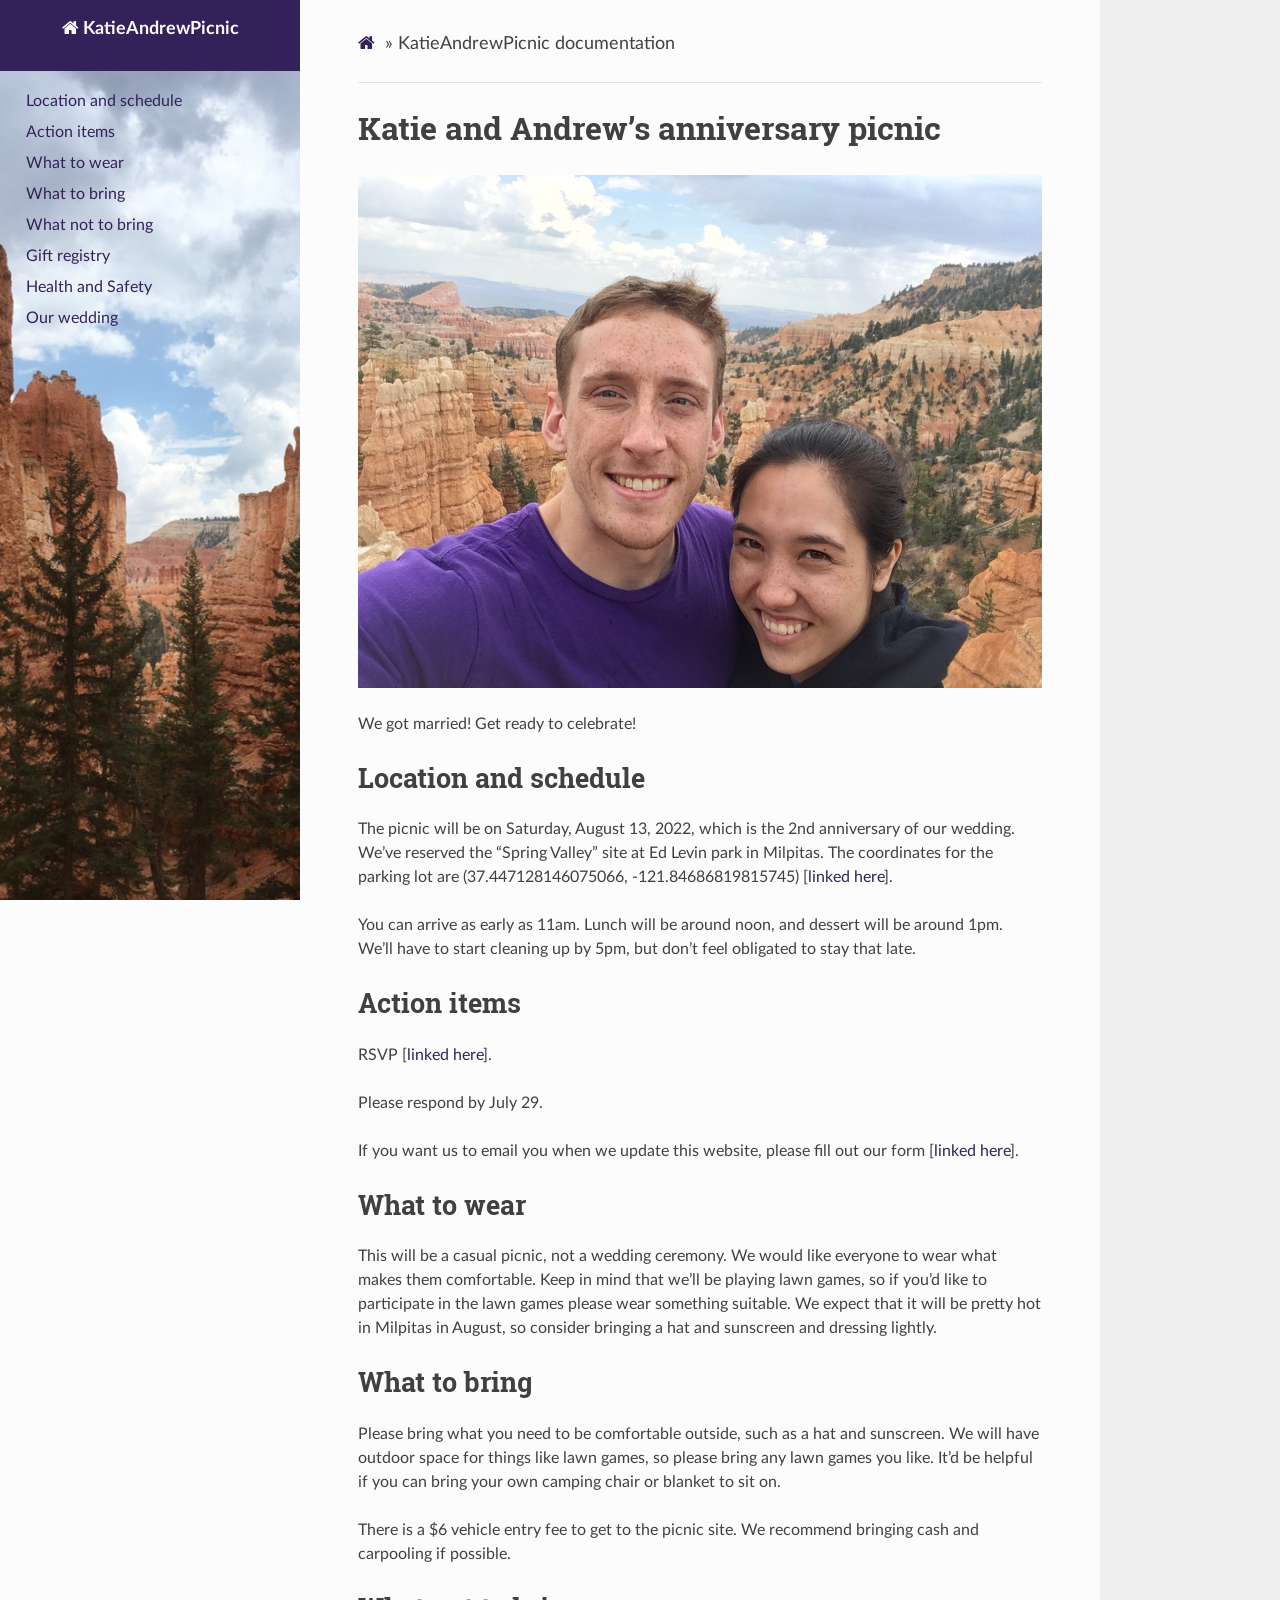
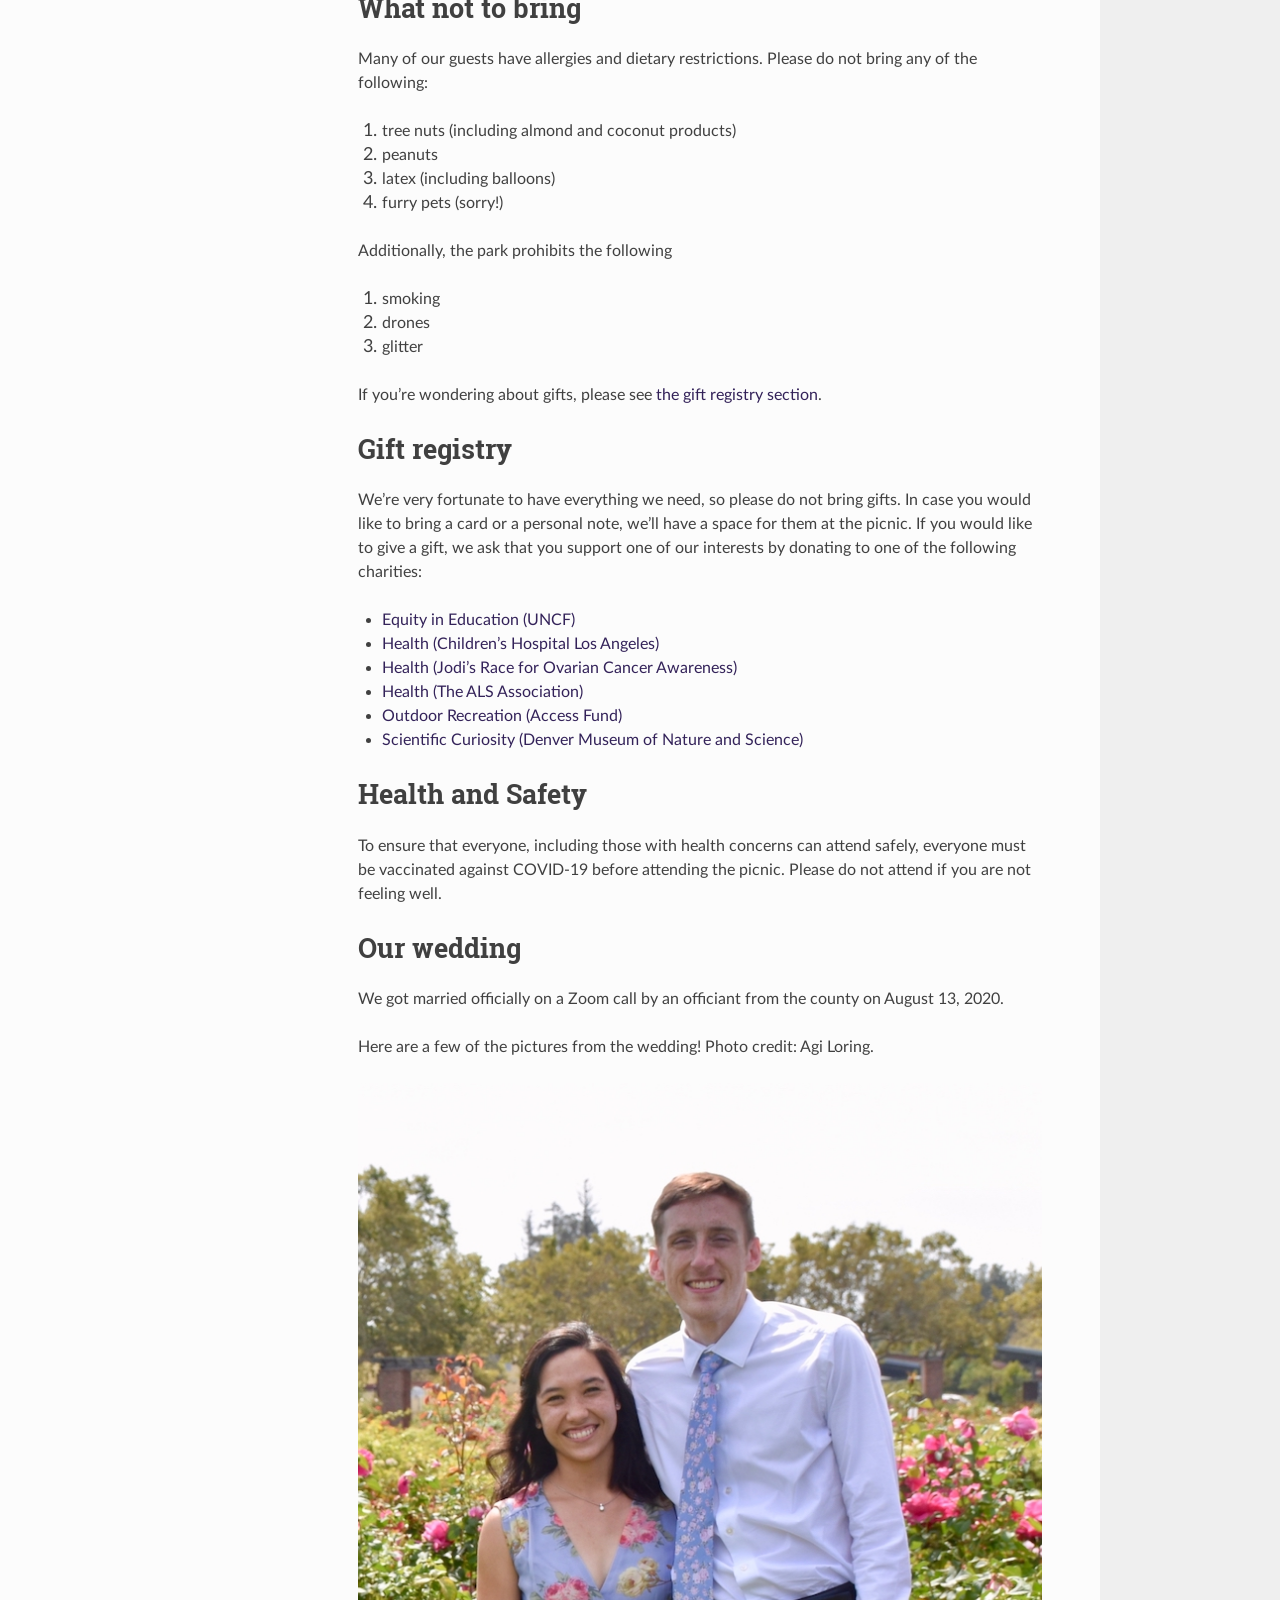
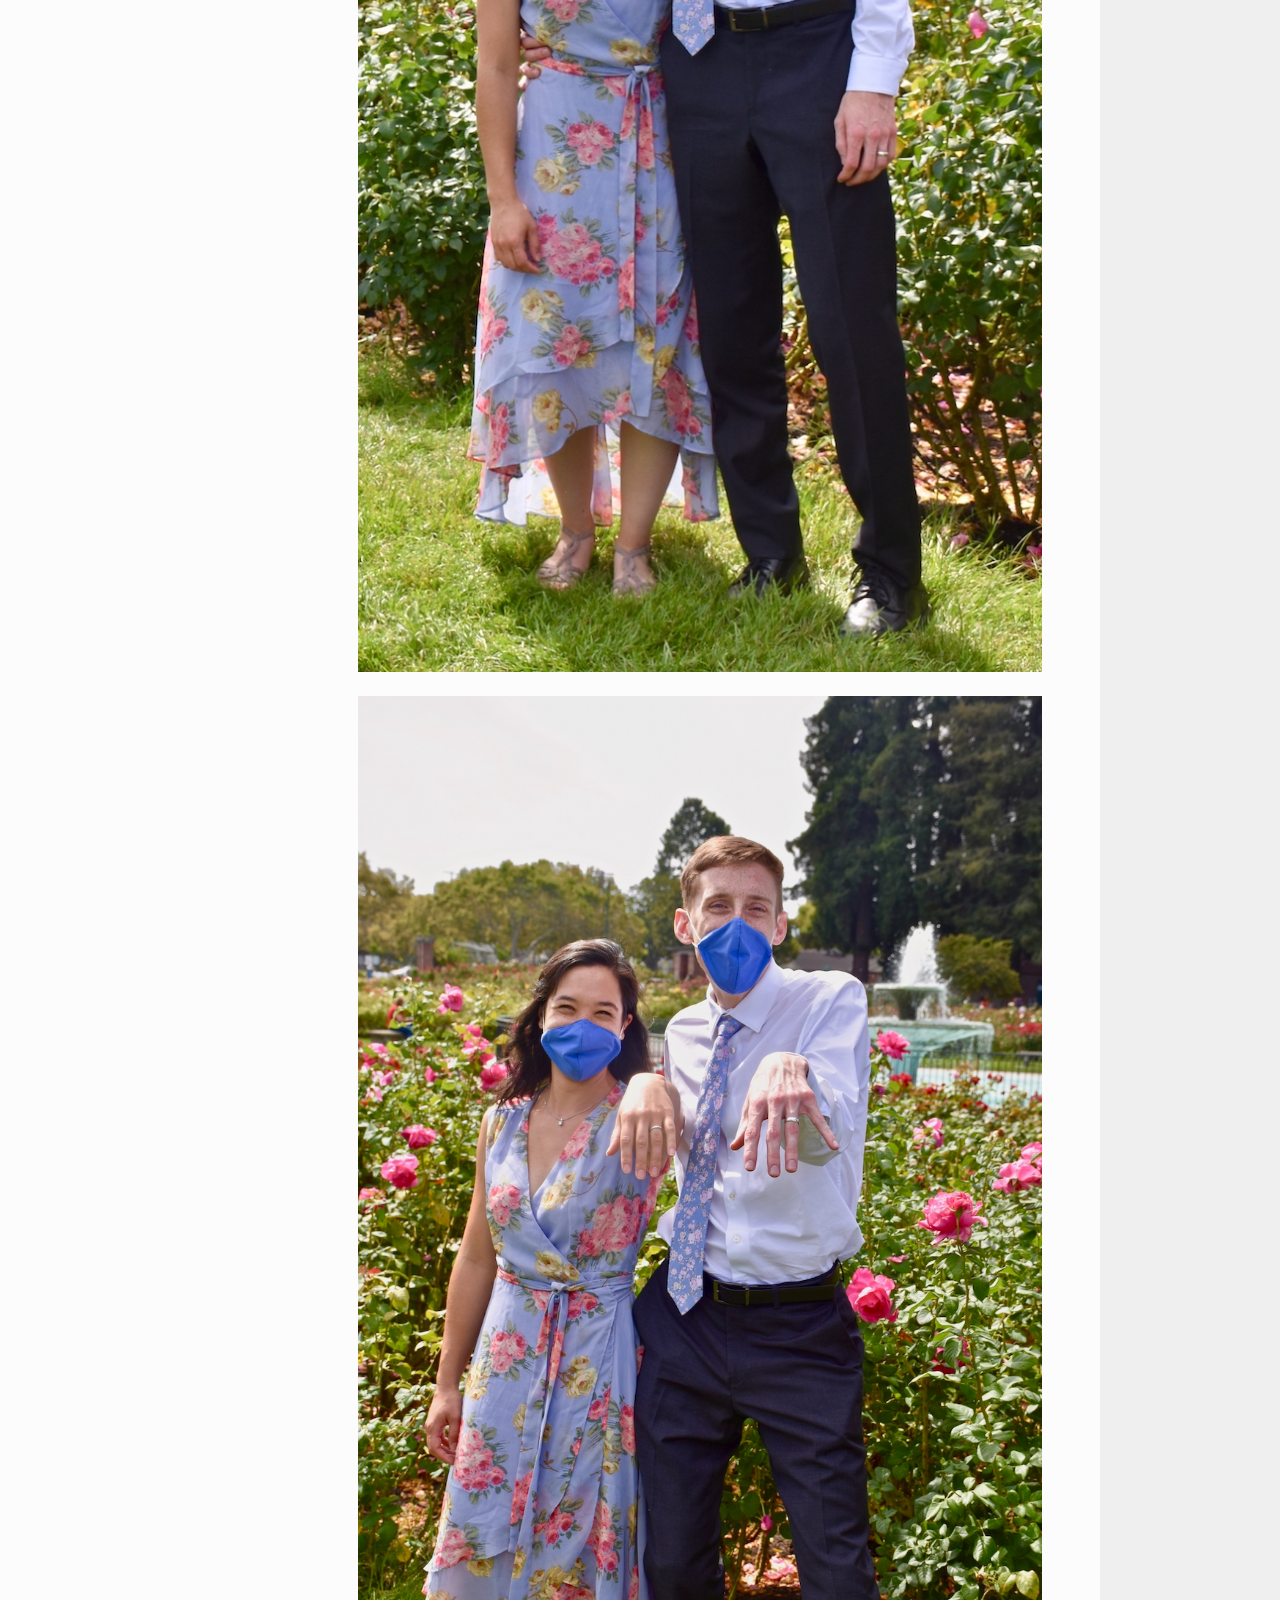
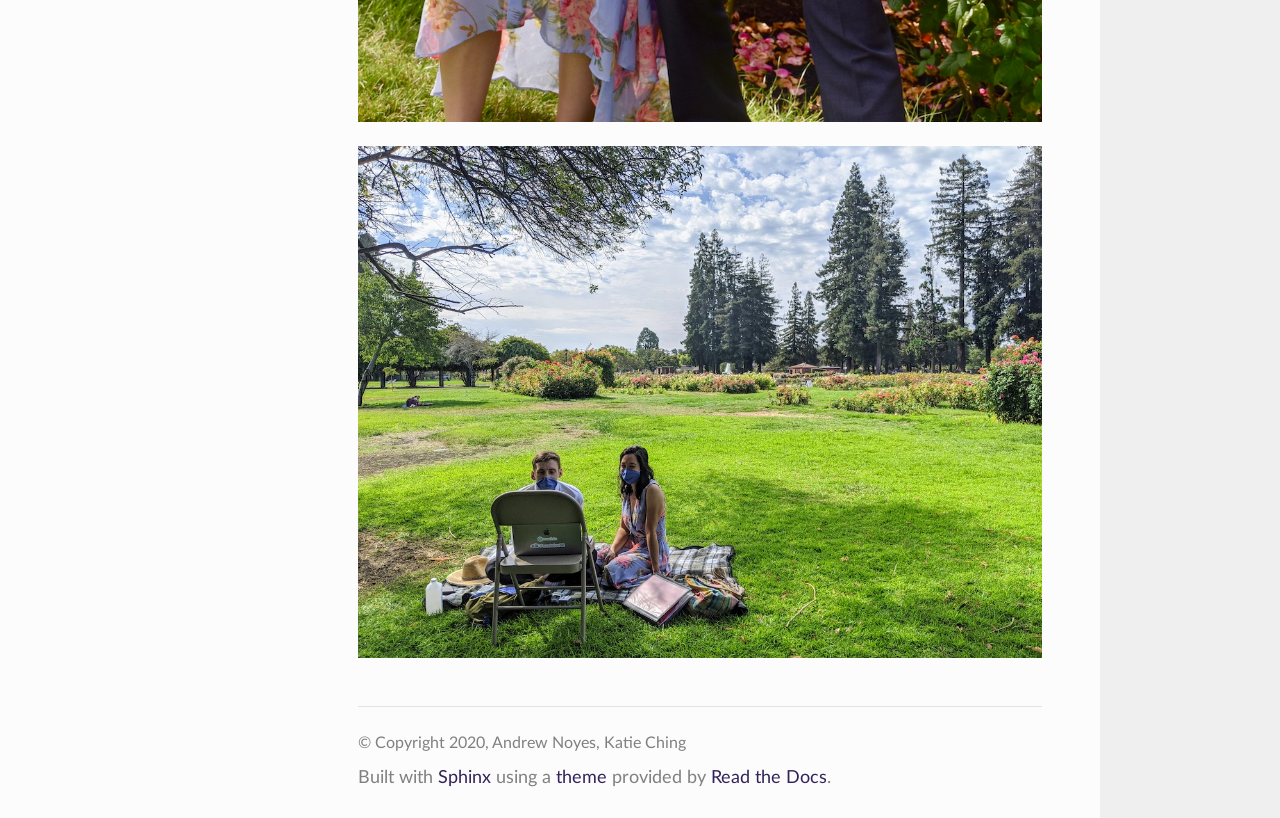
==== commit 673a22d6: "site contents" ====
--- a/index.html
+++ b/index.html
@@ -7,7 +7,7 @@
   
   <meta name="viewport" content="width=device-width, initial-scale=1.0">
   
-  <title>Katie and Andrew’s wedding picnic &mdash; KatieAndrewPicnic  documentation</title>
+  <title>KatieAndrewPicnic documentation</title>
   
 
   
@@ -36,8 +36,7 @@
 
     
     <link rel="index" title="Index" href="genindex.html" />
-    <link rel="search" title="Search" href="search.html" />
-    <link rel="next" title="What to bring" href="what-to-bring.html" /> 
+    <link rel="search" title="Search" href="search.html" /> 
 </head>
 
 <body class="wy-body-for-nav">
@@ -63,13 +62,6 @@
           
 
           
-<div role="search">
-  <form id="rtd-search-form" class="wy-form" action="search.html" method="get">
-    <input type="text" name="q" placeholder="Search docs" />
-    <input type="hidden" name="check_keywords" value="yes" />
-    <input type="hidden" name="area" value="default" />
-  </form>
-</div>
 
           
         </div>
@@ -79,19 +71,19 @@
           
             
             
-              
-            
-            
-              <ul>
-<li class="toctree-l1"><a class="reference internal" href="what-to-bring.html">What to bring</a></li>
-<li class="toctree-l1"><a class="reference internal" href="what-to-bring.html#what-not-to-bring">What not to bring</a></li>
-<li class="toctree-l1"><a class="reference internal" href="location-and-schedule.html">Location and schedule</a></li>
-<li class="toctree-l1"><a class="reference internal" href="what-to-wear.html">What to wear</a></li>
-<li class="toctree-l1"><a class="reference internal" href="action-items.html">Action items</a></li>
-<li class="toctree-l1"><a class="reference internal" href="gift-registry.html">Gift registry</a></li>
-<li class="toctree-l1"><a class="reference internal" href="civil-ceremony.html">Civil ceremony</a></li>
+            
+              <!-- Local TOC -->
+              <div class="local-toc"><ul>
+<li class="toctree-l1"><a class="reference internal" href="index.html#document-location-and-schedule">Location and schedule</a></li>
+<li class="toctree-l1"><a class="reference internal" href="index.html#document-action-items">Action items</a></li>
+<li class="toctree-l1"><a class="reference internal" href="index.html#document-what-to-wear">What to wear</a></li>
+<li class="toctree-l1"><a class="reference internal" href="index.html#document-what-to-bring">What to bring</a></li>
+<li class="toctree-l1"><a class="reference internal" href="index.html#what-not-to-bring">What not to bring</a></li>
+<li class="toctree-l1"><a class="reference internal" href="index.html#document-gift-registry">Gift registry</a></li>
+<li class="toctree-l1"><a class="reference internal" href="index.html#document-health-and-safety">Health and Safety</a></li>
+<li class="toctree-l1"><a class="reference internal" href="index.html#document-our-wedding">Our wedding</a></li>
 </ul>
-
+</div>
             
           
         </div>
@@ -136,14 +128,12 @@
     
       <li><a href="#" class="icon icon-home"></a> &raquo;</li>
         
-      <li>Katie and Andrew’s wedding picnic</li>
+      <li>KatieAndrewPicnic  documentation</li>
     
     
       <li class="wy-breadcrumbs-aside">
         
             
-            <a href="_sources/index.rst.txt" rel="nofollow"> View page source</a>
-          
         
       </li>
     
@@ -155,21 +145,98 @@
           <div role="main" class="document" itemscope="itemscope" itemtype="http://schema.org/Article">
            <div itemprop="articleBody">
             
-  <div class="section" id="katie-and-andrew-s-wedding-picnic">
-<h1>Katie and Andrew’s wedding picnic<a class="headerlink" href="#katie-and-andrew-s-wedding-picnic" title="Permalink to this headline">¶</a></h1>
-<div class="toctree-wrapper compound">
-<ul>
-<li class="toctree-l1"><a class="reference internal" href="what-to-bring.html">What to bring</a></li>
-<li class="toctree-l1"><a class="reference internal" href="what-to-bring.html#what-not-to-bring">What not to bring</a></li>
-<li class="toctree-l1"><a class="reference internal" href="location-and-schedule.html">Location and schedule</a></li>
-<li class="toctree-l1"><a class="reference internal" href="what-to-wear.html">What to wear</a></li>
-<li class="toctree-l1"><a class="reference internal" href="action-items.html">Action items</a></li>
-<li class="toctree-l1"><a class="reference internal" href="gift-registry.html">Gift registry</a></li>
-<li class="toctree-l1"><a class="reference internal" href="civil-ceremony.html">Civil ceremony</a></li>
-</ul>
-</div>
+  <div class="section" id="katie-and-andrew-s-anniversary-picnic">
+<h1>Katie and Andrew’s anniversary picnic<a class="headerlink" href="#katie-and-andrew-s-anniversary-picnic" title="Permalink to this headline">¶</a></h1>
 <img alt="Selfie overlooking Bryce Canyon" src="_images/pic.jpg" />
 <p>We got married! Get ready to celebrate!</p>
+<div class="toctree-wrapper compound">
+<span id="document-location-and-schedule"></span><div class="section" id="location-and-schedule">
+<h2>Location and schedule<a class="headerlink" href="#location-and-schedule" title="Permalink to this headline">¶</a></h2>
+<p>The picnic will be on Saturday, August 13, 2022, which is the 2nd anniversary of our
+wedding. We’ve reserved the “Spring Valley” site at Ed Levin park in
+Milpitas. The coordinates for the parking lot are (37.447128146075066,
+-121.84686819815745)
+[<a class="reference external" href="https://www.google.com/maps/place/37%C2%B026'49.7%22N+121%C2%B050'48.7%22W/&#64;37.4471281,-121.8490569,17z/data=!4m5!3m4!1s0x0:0xb11148abe1dd2900!8m2!3d37.4471389!4d-121.8468611">linked here</a>].</p>
+<p>You can arrive as early as 11am. Lunch will be around noon,
+and dessert will be around 1pm. We’ll have to start cleaning
+up by 5pm, but don’t feel obligated to stay that late.</p>
+</div>
+<span id="document-action-items"></span><div class="section" id="action-items">
+<h2>Action items<a class="headerlink" href="#action-items" title="Permalink to this headline">¶</a></h2>
+<p>RSVP [<a class="reference external" href="https://docs.google.com/forms/d/e/1FAIpQLSfaOnotgxCCA3bJPapZSssTq0QSD5ry9aWzErRzCrZ8d0mA0w/viewform">linked here</a>].</p>
+<p>Please respond by July 29.</p>
+<p>If you want us to email you when we update this website, please fill out our
+form [<a class="reference external" href="https://docs.google.com/forms/d/e/1FAIpQLSdNgV5MaxoIYX2gF21loErReRESWyqMLioQQRhBL731KVD3KQ/viewform?usp=sf_link">linked here</a>].</p>
+</div>
+<span id="document-what-to-wear"></span><div class="section" id="what-to-wear">
+<h2>What to wear<a class="headerlink" href="#what-to-wear" title="Permalink to this headline">¶</a></h2>
+<p>This will be a casual picnic, not a wedding ceremony. We would like everyone to
+wear what makes them comfortable. Keep in mind that we’ll be playing lawn
+games, so if you’d like to participate in the lawn games please wear something
+suitable. We expect that it will be pretty hot in Milpitas in August, so
+consider bringing a hat and sunscreen and dressing lightly.</p>
+</div>
+<span id="document-what-to-bring"></span><div class="section" id="what-to-bring">
+<h2>What to bring<a class="headerlink" href="#what-to-bring" title="Permalink to this headline">¶</a></h2>
+<p>Please bring what you need to be comfortable outside, such as a hat and
+sunscreen. We will have outdoor space for things like lawn games, so please
+bring any lawn games you like. It’d be helpful if you can bring your own
+camping chair or blanket to sit on.</p>
+<p>There is a $6 vehicle entry fee to get to the picnic site. We recommend
+bringing cash and carpooling if possible.</p>
+</div>
+<div class="section" id="what-not-to-bring">
+<h2>What not to bring<a class="headerlink" href="#what-not-to-bring" title="Permalink to this headline">¶</a></h2>
+<p>Many of our guests have allergies and dietary restrictions.
+Please do not bring any of the following:</p>
+<ol class="arabic simple">
+<li><p>tree nuts (including almond and coconut products)</p></li>
+<li><p>peanuts</p></li>
+<li><p>latex (including balloons)</p></li>
+<li><p>furry pets (sorry!)</p></li>
+</ol>
+<p>Additionally, the park prohibits the following</p>
+<ol class="arabic simple">
+<li><p>smoking</p></li>
+<li><p>drones</p></li>
+<li><p>glitter</p></li>
+</ol>
+<p>If you’re wondering about gifts, please see
+<a class="reference internal" href="index.html#document-gift-registry"><span class="doc">the gift registry section</span></a>.</p>
+</div>
+<span id="document-gift-registry"></span><div class="section" id="gift-registry">
+<h2>Gift registry<a class="headerlink" href="#gift-registry" title="Permalink to this headline">¶</a></h2>
+<p>We’re very fortunate to have everything we need, so please do not bring
+gifts. In case you would like to bring a card or a personal note, we’ll have
+a space for them at the picnic. If you would like to give a gift, we ask that
+you support one of our interests by donating to one of the following
+charities:</p>
+<ul class="simple">
+<li><p><a class="reference external" href="https://secure2.convio.net/uncf/site/SPageNavigator/2016Donate.html">Equity in Education (UNCF)</a></p></li>
+<li><p><a class="reference external" href="http://connect.chla.org/site/TR?px=2463466&amp;fr_id=1090&amp;pg=personal">Health (Children’s Hospital Los Angeles)</a></p></li>
+<li><p><a class="reference external" href="https://www.jodisrace.org/ovarian-cancer-awareness">Health (Jodi’s Race for Ovarian Cancer Awareness)</a></p></li>
+<li><p><a class="reference external" href="https://secure2.convio.net/alsa/site/Donation2?39808.donation=form1&amp;idb=593220411&amp;df_id=39808&amp;FR_ID=14329&amp;mfc_pref=T&amp;PROXY_ID=8214378&amp;PROXY_TYPE=20&amp;set.Value=undefined&amp;s_urlSetters=true&amp;set.DonationLevel=84717">Health (The ALS Association)</a></p></li>
+<li><p><a class="reference external" href="https://www.accessfund.org/join-or-give/support-access-fund">Outdoor Recreation (Access Fund)</a></p></li>
+<li><p><a class="reference external" href="https://secure1.dmns.org/donate-to-the-annual-fund-today?ref=dmnsorg_header-bar_button">Scientific Curiosity (Denver Museum of Nature and Science)</a></p></li>
+</ul>
+</div>
+<span id="document-health-and-safety"></span><div class="section" id="health-and-safety">
+<h2>Health and Safety<a class="headerlink" href="#health-and-safety" title="Permalink to this headline">¶</a></h2>
+<p>To ensure that everyone, including those with health concerns can attend
+safely, everyone must be vaccinated against COVID-19 before attending the
+picnic.  Please do not attend if you are not feeling well.</p>
+</div>
+<span id="document-our-wedding"></span><div class="section" id="our-wedding">
+<h2>Our wedding<a class="headerlink" href="#our-wedding" title="Permalink to this headline">¶</a></h2>
+<p>We got married officially on a Zoom call by an officiant from
+the county on August 13, 2020.</p>
+<p>Here are a few of the pictures from the wedding! Photo credit: Agi
+Loring.</p>
+<img alt="Wedding portrait" src="_images/WeddingPortrait.jpg" />
+<img alt="Showing off rings" src="_images/ShowingOffRings.jpg" />
+<img alt="Ceremony" src="_images/Ceremony.jpg" />
+</div>
+</div>
 </div>
 
 
@@ -177,13 +244,6 @@
            
           </div>
           <footer>
-  
-    <div class="rst-footer-buttons" role="navigation" aria-label="footer navigation">
-      
-        <a href="what-to-bring.html" class="btn btn-neutral float-right" title="What to bring" accesskey="n" rel="next">Next <span class="fa fa-arrow-circle-right"></span></a>
-      
-      
-    </div>
   
 
   <hr/>
